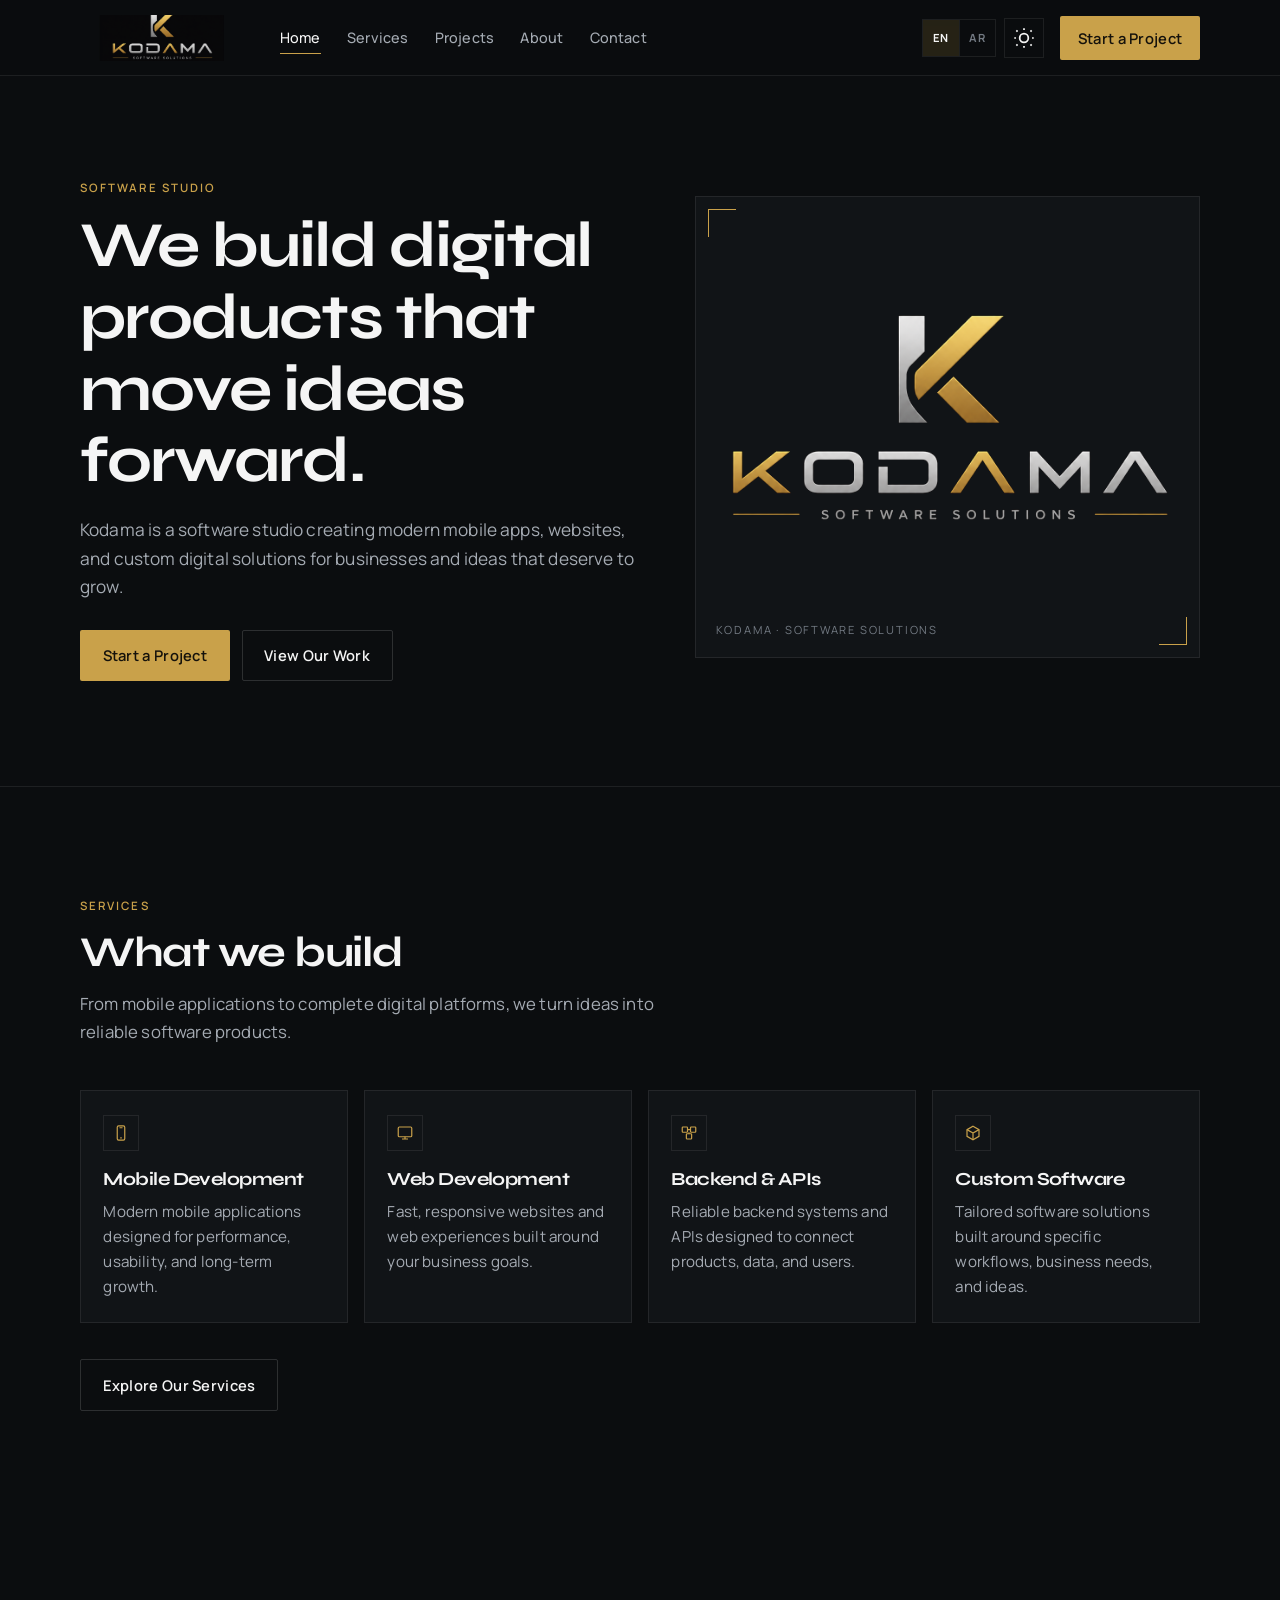
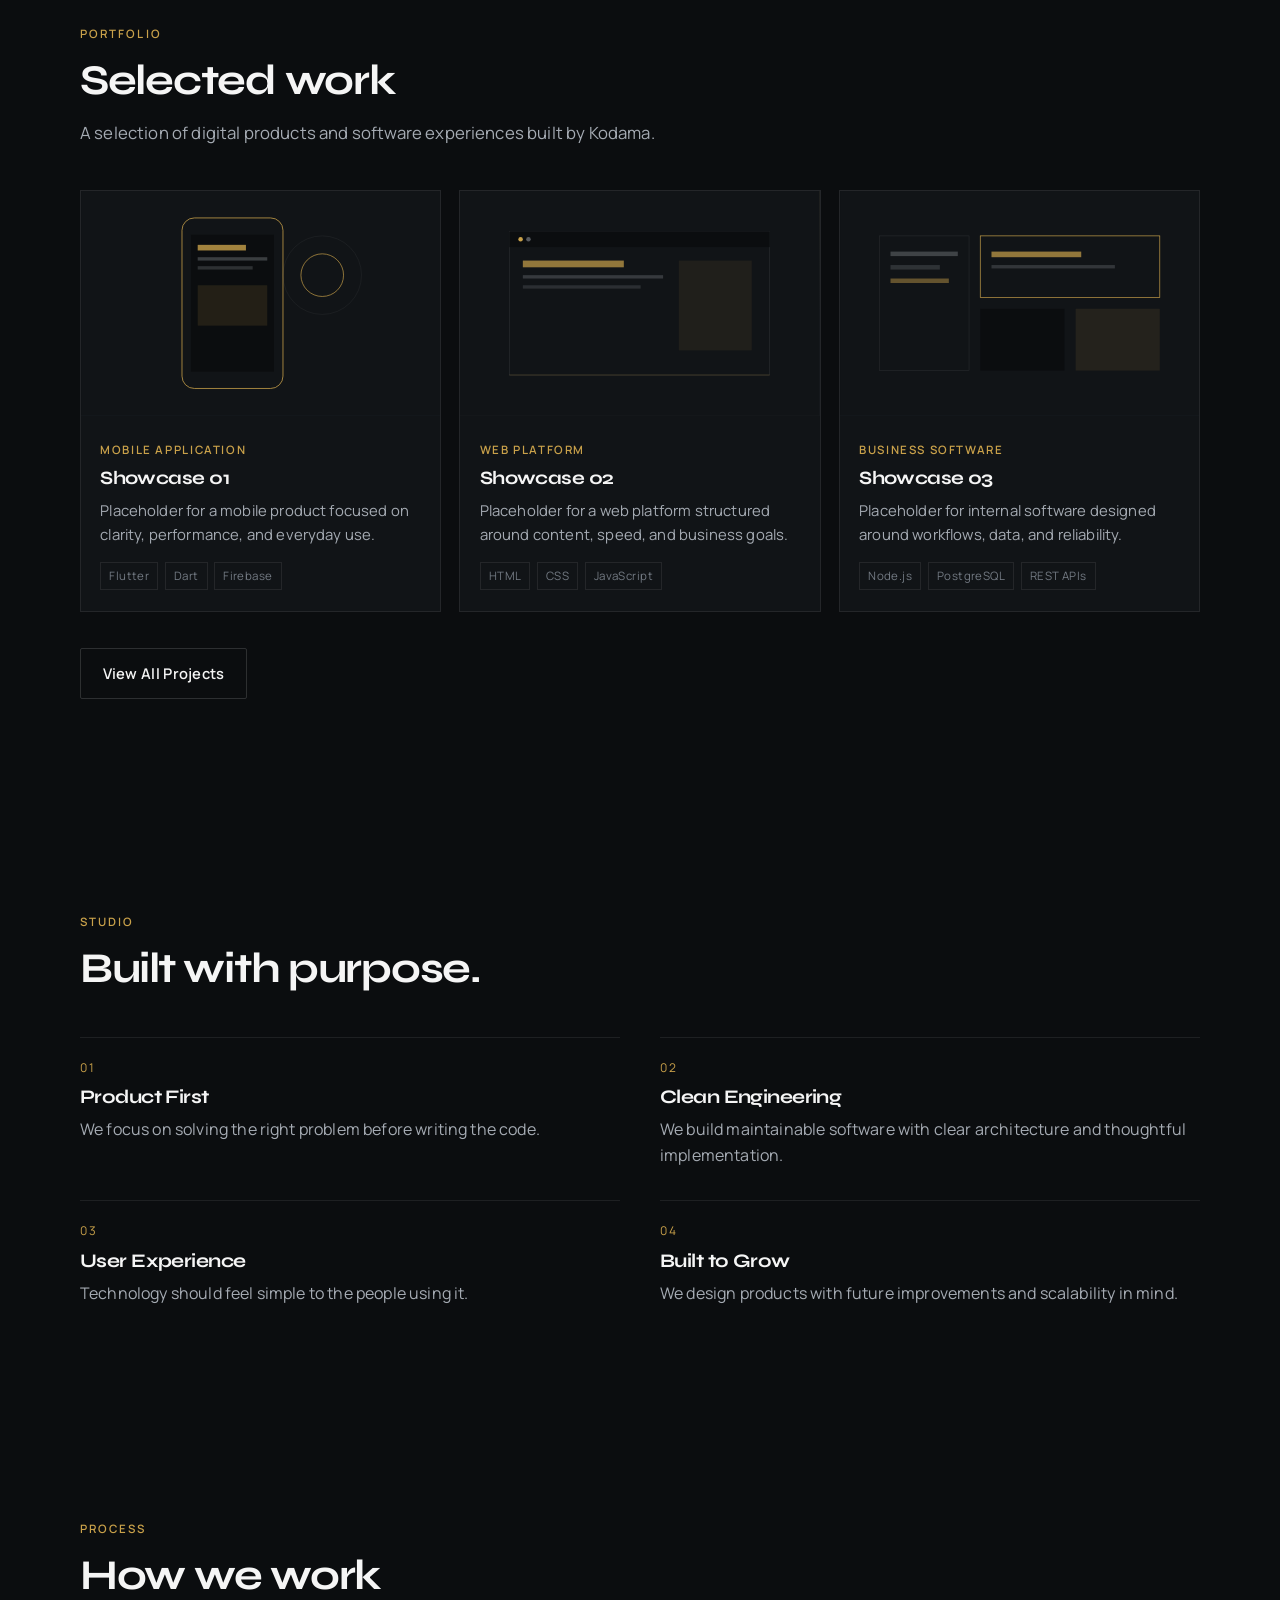
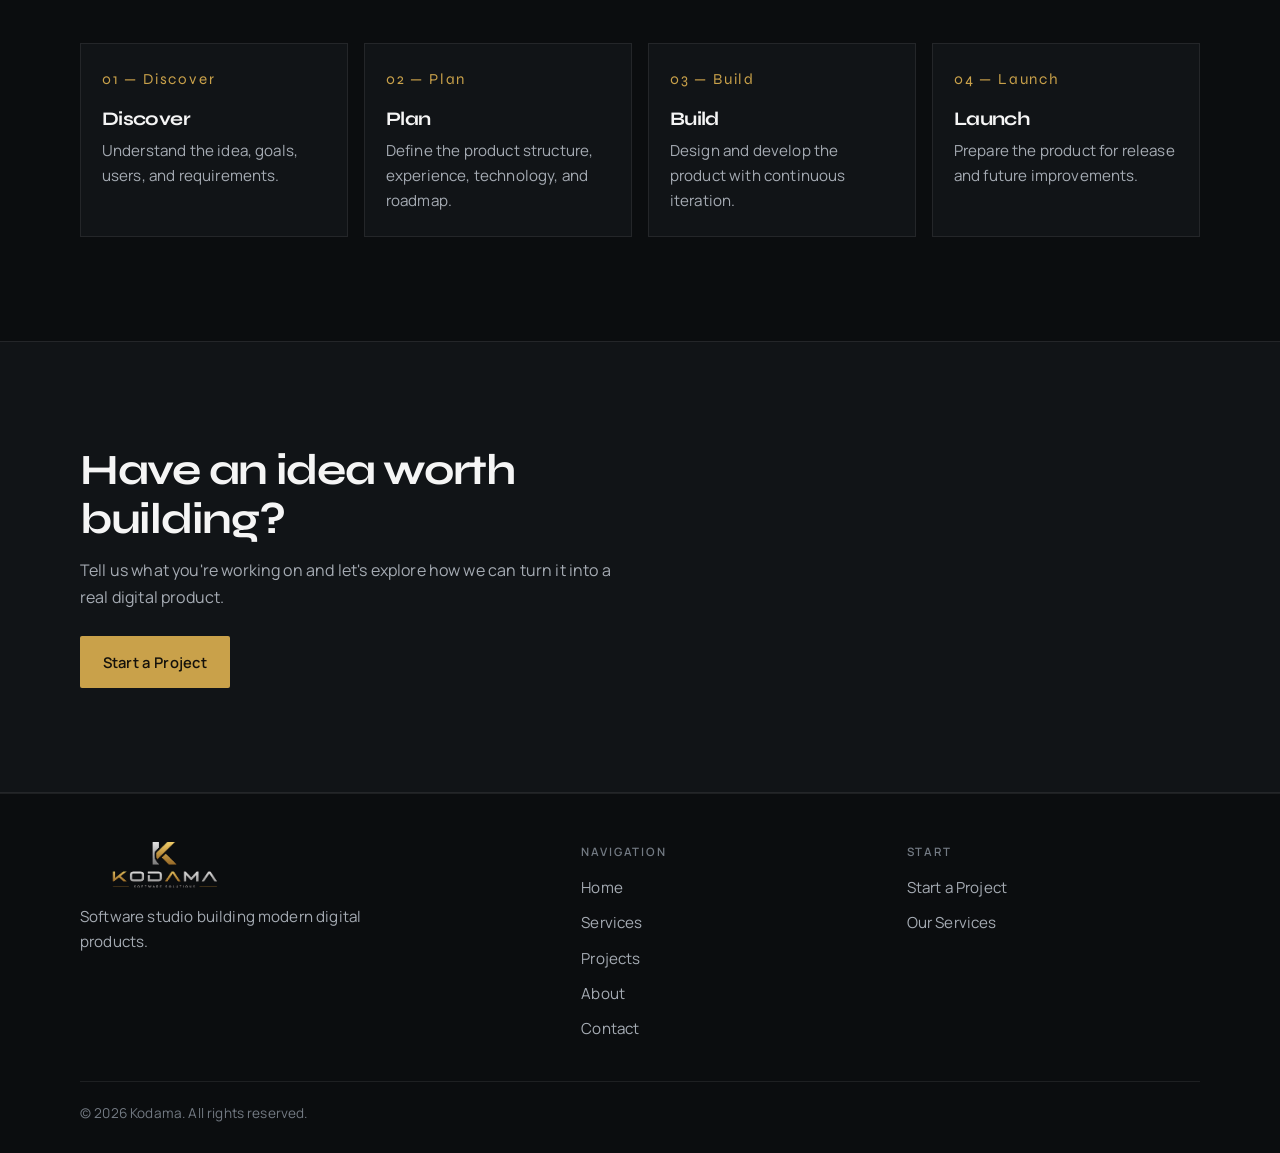
==== index.html @ 8baeabf6 "Initial Kodama website" ====
<!DOCTYPE html>
<html lang="en" dir="ltr" data-theme="dark" data-page="home">
<head>
  <meta charset="UTF-8">
  <meta name="viewport" content="width=device-width, initial-scale=1.0">
  <meta name="theme-color" content="#0B0D0F">
  <script src="js/boot.js"></script>
  <title>Kodama | Software Studio</title>
  <meta name="description" content="Kodama is a software studio building modern mobile apps, websites, and custom digital products.">
  <link rel="canonical" href="index.html">
  <meta property="og:title" content="Kodama | Software Studio">
  <meta property="og:description" content="Kodama is a software studio building modern mobile apps, websites, and custom digital products.">
  <meta property="og:type" content="website">
  <meta property="og:image" content="assets/logo/Kodama.png">
  <link rel="icon" href="assets/logo/Kodama.png" type="image/png">
  <link rel="preconnect" href="https://fonts.googleapis.com">
  <link rel="preconnect" href="https://fonts.gstatic.com" crossorigin>
  <link href="https://fonts.googleapis.com/css2?family=IBM+Plex+Sans+Arabic:wght@400;500;600;700&family=Manrope:wght@400;500;600;700&family=Syne:wght@500;600;700;800&display=swap" rel="stylesheet">
  <link rel="stylesheet" href="css/style.css">
  <link rel="stylesheet" href="css/responsive.css">
  <noscript>
    <style>
      .reveal { opacity: 1; transform: none; }
      .nav-toggle { display: none; }
      .nav-panel { display: flex; position: static; transform: none; width: auto; height: auto; padding: 0; background: transparent; border: 0; }
    </style>
  </noscript>
</head>
<body>
  <a class="skip-link" href="#main" data-i18n="ui.skip">Skip to content</a>

  <header class="site-header">
    <nav class="nav" aria-label="Primary" data-i18n-aria-label="ui.primaryNav">
      <a href="index.html" class="nav-brand">
        <span class="nav-logo">
          <img src="assets/logo/Kodama.png" alt="Kodama">
        </span>
      </a>
      <div class="nav-actions">
        <div class="lang-switch" role="group" data-i18n-aria-label="ui.language">
          <button type="button" data-lang="en" aria-pressed="true">EN</button>
          <button type="button" data-lang="ar" aria-pressed="false">AR</button>
        </div>
        <button type="button" class="theme-toggle" aria-pressed="false" data-i18n-aria-label="ui.themeToLight">
          <svg class="icon-sun" viewBox="0 0 24 24" fill="none" stroke="currentColor" stroke-width="1.6" aria-hidden="true">
            <circle cx="12" cy="12" r="4"/>
            <path d="M12 3v1.6M12 19.4V21M4.93 4.93l1.13 1.13M17.94 17.94l1.13 1.13M3 12h1.6M19.4 12H21M4.93 19.07l1.13-1.13M17.94 6.06l1.13-1.13"/>
          </svg>
          <svg class="icon-moon" viewBox="0 0 24 24" fill="none" stroke="currentColor" stroke-width="1.6" aria-hidden="true">
            <path d="M16.2 3.8A8.4 8.4 0 1 0 20.2 15 6.8 6.8 0 0 1 16.2 3.8z"/>
          </svg>
        </button>
      </div>
      <button class="nav-toggle" type="button" aria-label="Open menu" aria-expanded="false" aria-controls="primary-menu" data-i18n-aria-label="ui.openMenu">
        <span class="nav-toggle-bar"></span>
        <span class="nav-toggle-bar"></span>
      </button>
      <div class="nav-panel" id="primary-menu">
        <ul class="nav-links">
          <li><a href="index.html" aria-current="page" data-i18n="nav.home">Home</a></li>
          <li><a href="services.html" data-i18n="nav.services">Services</a></li>
          <li><a href="projects.html" data-i18n="nav.projects">Projects</a></li>
          <li><a href="about.html" data-i18n="nav.about">About</a></li>
          <li><a href="contact.html" data-i18n="nav.contact">Contact</a></li>
        </ul>
        <a class="btn btn-primary nav-cta nav-cta-mobile" href="contact.html" data-i18n="nav.cta">Start a Project</a>
      </div>
      <a class="btn btn-primary nav-cta nav-cta-desktop" href="contact.html" data-i18n="nav.cta">Start a Project</a>
    </nav>
  </header>
  <div class="nav-overlay" hidden></div>

  <main id="main">
    <section class="home-hero">
      <div class="container hero-grid">
        <div class="hero-copy reveal">
          <span class="eyebrow" data-i18n="home.eyebrow">Software studio</span>
          <h1 data-i18n="home.headline">We build digital products that move ideas forward.</h1>
          <p data-i18n="home.lead">Kodama is a software studio creating modern mobile apps, websites, and custom digital solutions for businesses and ideas that deserve to grow.</p>
          <div class="btn-row">
            <a class="btn btn-primary" href="contact.html" data-i18n="nav.cta">Start a Project</a>
            <a class="btn btn-secondary" href="projects.html" data-i18n="home.viewWork">View Our Work</a>
          </div>
        </div>
        <div class="hero-visual reveal reveal-delay-2" aria-hidden="true">
          <div class="hero-logo-wrap">
            <img src="assets/logo/Kodama.png" alt="">
          </div>
          <span class="hero-caption" data-i18n="home.caption">Kodama · Software Solutions</span>
        </div>
      </div>
    </section>

    <section class="section" aria-labelledby="services-title">
      <div class="container">
        <div class="section-header reveal">
          <span class="eyebrow" data-i18n="home.servicesEyebrow">Services</span>
          <h2 class="section-title" id="services-title" data-i18n="home.servicesTitle">What we build</h2>
          <p class="section-copy" data-i18n="home.servicesCopy">From mobile applications to complete digital platforms, we turn ideas into reliable software products.</p>
        </div>
        <div class="card-grid">
          <article class="card reveal">
            <div class="card-icon" aria-hidden="true">
              <svg viewBox="0 0 24 24" fill="none" stroke="currentColor" stroke-width="1.6">
                <rect x="7" y="2.5" width="10" height="19" rx="1.8"/>
                <path d="M10 5h4M11 18.5h2"/>
              </svg>
            </div>
            <h3 data-i18n="home.mobileTitle">Mobile Development</h3>
            <p data-i18n="home.mobileCopy">Modern mobile applications designed for performance, usability, and long-term growth.</p>
          </article>
          <article class="card reveal reveal-delay-1">
            <div class="card-icon" aria-hidden="true">
              <svg viewBox="0 0 24 24" fill="none" stroke="currentColor" stroke-width="1.6">
                <rect x="3" y="4" width="18" height="13" rx="1.5"/>
                <path d="M8 20h8M12 17v3"/>
              </svg>
            </div>
            <h3 data-i18n="home.webTitle">Web Development</h3>
            <p data-i18n="home.webCopy">Fast, responsive websites and web experiences built around your business goals.</p>
          </article>
          <article class="card reveal reveal-delay-2">
            <div class="card-icon" aria-hidden="true">
              <svg viewBox="0 0 24 24" fill="none" stroke="currentColor" stroke-width="1.6">
                <rect x="3" y="4" width="7" height="7" rx="1"/>
                <rect x="14" y="4" width="7" height="7" rx="1"/>
                <rect x="8.5" y="13" width="7" height="7" rx="1"/>
                <path d="M10 7.5h4M12 11v2"/>
              </svg>
            </div>
            <h3 data-i18n="home.backendTitle">Backend &amp; APIs</h3>
            <p data-i18n="home.backendCopy">Reliable backend systems and APIs designed to connect products, data, and users.</p>
          </article>
          <article class="card reveal reveal-delay-3">
            <div class="card-icon" aria-hidden="true">
              <svg viewBox="0 0 24 24" fill="none" stroke="currentColor" stroke-width="1.6">
                <path d="M12 3l8 4.5v9L12 21l-8-4.5v-9L12 3z"/>
                <path d="M12 12l8-4.5M12 12v9M12 12L4 7.5"/>
              </svg>
            </div>
            <h3 data-i18n="home.customTitle">Custom Software</h3>
            <p data-i18n="home.customCopy">Tailored software solutions built around specific workflows, business needs, and ideas.</p>
          </article>
        </div>
        <div class="section-cta reveal">
          <a class="btn btn-secondary" href="services.html" data-i18n="home.exploreServices">Explore Our Services</a>
        </div>
      </div>
    </section>

    <section class="section section-flush" aria-labelledby="work-title">
      <div class="container">
        <div class="section-header reveal">
          <span class="eyebrow" data-i18n="home.workEyebrow">Portfolio</span>
          <h2 class="section-title" id="work-title" data-i18n="home.workTitle">Selected work</h2>
          <p class="section-copy" data-i18n="home.workCopy">A selection of digital products and software experiences built by Kodama.</p>
        </div>
        <div class="project-grid">
          <article class="project-card reveal">
            <div class="project-visual" aria-hidden="true">
              <svg viewBox="0 0 640 400" xmlns="http://www.w3.org/2000/svg">
                <rect width="640" height="400" fill="#111417"/>
                <rect x="180" y="48" width="180" height="304" rx="22" fill="none" stroke="#c9a14a" stroke-width="1.4"/>
                <rect x="196" y="78" width="148" height="244" fill="#0b0d0f"/>
                <rect x="208" y="96" width="86" height="10" fill="#c9a14a" opacity="0.8"/>
                <rect x="208" y="118" width="124" height="6" fill="#c8cdd4" opacity="0.25"/>
                <rect x="208" y="134" width="98" height="6" fill="#c8cdd4" opacity="0.18"/>
                <rect x="208" y="168" width="124" height="72" fill="#c9a14a" opacity="0.12"/>
                <circle cx="430" cy="150" r="70" fill="none" stroke="rgba(255,255,255,0.08)"/>
                <circle cx="430" cy="150" r="38" fill="none" stroke="#c9a14a" stroke-width="1.2"/>
              </svg>
            </div>
            <div class="project-body">
              <span class="project-category" data-i18n="projects.catMobile">Mobile Application</span>
              <h3 data-i18n="projects.s1Title">Showcase 01</h3>
              <p data-i18n="projects.s1Copy">Placeholder for a mobile product focused on clarity, performance, and everyday use.</p>
              <div class="tags">
                <span class="tag">Flutter</span>
                <span class="tag">Dart</span>
                <span class="tag">Firebase</span>
              </div>
            </div>
          </article>
          <article class="project-card reveal reveal-delay-1">
            <div class="project-visual" aria-hidden="true">
              <svg viewBox="0 0 640 400" xmlns="http://www.w3.org/2000/svg">
                <rect width="640" height="400" fill="#111417"/>
                <rect x="88" y="72" width="464" height="256" fill="none" stroke="rgba(255,255,255,0.12)"/>
                <rect x="88" y="72" width="464" height="28" fill="#0b0d0f"/>
                <circle cx="108" cy="86" r="4" fill="#c9a14a"/>
                <circle cx="122" cy="86" r="4" fill="#c8cdd4" opacity="0.4"/>
                <rect x="112" y="124" width="180" height="12" fill="#c9a14a" opacity="0.7"/>
                <rect x="112" y="150" width="250" height="6" fill="#c8cdd4" opacity="0.2"/>
                <rect x="112" y="168" width="210" height="6" fill="#c8cdd4" opacity="0.14"/>
                <rect x="390" y="124" width="130" height="160" fill="#c9a14a" opacity="0.08"/>
                <path d="M88 328h464" stroke="rgba(201,161,74,0.35)"/>
              </svg>
            </div>
            <div class="project-body">
              <span class="project-category" data-i18n="projects.catWeb">Web Platform</span>
              <h3 data-i18n="projects.s2Title">Showcase 02</h3>
              <p data-i18n="projects.s2Copy">Placeholder for a web platform structured around content, speed, and business goals.</p>
              <div class="tags">
                <span class="tag">HTML</span>
                <span class="tag">CSS</span>
                <span class="tag">JavaScript</span>
              </div>
            </div>
          </article>
          <article class="project-card reveal reveal-delay-2">
            <div class="project-visual" aria-hidden="true">
              <svg viewBox="0 0 640 400" xmlns="http://www.w3.org/2000/svg">
                <rect width="640" height="400" fill="#111417"/>
                <rect x="70" y="80" width="160" height="240" fill="none" stroke="rgba(255,255,255,0.1)"/>
                <rect x="250" y="80" width="320" height="110" fill="none" stroke="#c9a14a" stroke-width="1.2"/>
                <rect x="250" y="210" width="150" height="110" fill="#0b0d0f"/>
                <rect x="420" y="210" width="150" height="110" fill="#c9a14a" opacity="0.1"/>
                <rect x="90" y="108" width="120" height="8" fill="#c8cdd4" opacity="0.25"/>
                <rect x="90" y="132" width="88" height="8" fill="#c8cdd4" opacity="0.16"/>
                <rect x="90" y="156" width="104" height="8" fill="#c9a14a" opacity="0.45"/>
                <rect x="270" y="108" width="160" height="10" fill="#c9a14a" opacity="0.7"/>
                <rect x="270" y="132" width="220" height="6" fill="#c8cdd4" opacity="0.18"/>
              </svg>
            </div>
            <div class="project-body">
              <span class="project-category" data-i18n="projects.catSoftware">Business Software</span>
              <h3 data-i18n="projects.s3Title">Showcase 03</h3>
              <p data-i18n="projects.s3Copy">Placeholder for internal software designed around workflows, data, and reliability.</p>
              <div class="tags">
                <span class="tag">Node.js</span>
                <span class="tag">PostgreSQL</span>
                <span class="tag">REST APIs</span>
              </div>
            </div>
          </article>
        </div>
        <div class="section-cta reveal">
          <a class="btn btn-secondary" href="projects.html" data-i18n="home.viewProjects">View All Projects</a>
        </div>
      </div>
    </section>

    <section class="section section-flush" aria-labelledby="why-title">
      <div class="container">
        <div class="section-header reveal">
          <span class="eyebrow" data-i18n="home.whyEyebrow">Studio</span>
          <h2 class="section-title" id="why-title" data-i18n="home.whyTitle">Built with purpose.</h2>
        </div>
        <div class="principle-grid">
          <article class="principle reveal">
            <span class="principle-index">01</span>
            <h3 data-i18n="home.p1Title">Product First</h3>
            <p data-i18n="home.p1Copy">We focus on solving the right problem before writing the code.</p>
          </article>
          <article class="principle reveal reveal-delay-1">
            <span class="principle-index">02</span>
            <h3 data-i18n="home.p2Title">Clean Engineering</h3>
            <p data-i18n="home.p2Copy">We build maintainable software with clear architecture and thoughtful implementation.</p>
          </article>
          <article class="principle reveal">
            <span class="principle-index">03</span>
            <h3 data-i18n="home.p3Title">User Experience</h3>
            <p data-i18n="home.p3Copy">Technology should feel simple to the people using it.</p>
          </article>
          <article class="principle reveal reveal-delay-1">
            <span class="principle-index">04</span>
            <h3 data-i18n="home.p4Title">Built to Grow</h3>
            <p data-i18n="home.p4Copy">We design products with future improvements and scalability in mind.</p>
          </article>
        </div>
      </div>
    </section>

    <section class="section section-flush" aria-labelledby="process-title">
      <div class="container">
        <div class="section-header reveal">
          <span class="eyebrow" data-i18n="home.processEyebrow">Process</span>
          <h2 class="section-title" id="process-title" data-i18n="home.processTitle">How we work</h2>
        </div>
        <div class="process-grid">
          <article class="process-step reveal">
            <span class="process-number" data-i18n="home.step1Num">01 — Discover</span>
            <h3 data-i18n="home.step1Title">Discover</h3>
            <p data-i18n="home.step1Copy">Understand the idea, goals, users, and requirements.</p>
          </article>
          <article class="process-step reveal reveal-delay-1">
            <span class="process-number" data-i18n="home.step2Num">02 — Plan</span>
            <h3 data-i18n="home.step2Title">Plan</h3>
            <p data-i18n="home.step2Copy">Define the product structure, experience, technology, and roadmap.</p>
          </article>
          <article class="process-step reveal reveal-delay-2">
            <span class="process-number" data-i18n="home.step3Num">03 — Build</span>
            <h3 data-i18n="home.step3Title">Build</h3>
            <p data-i18n="home.step3Copy">Design and develop the product with continuous iteration.</p>
          </article>
          <article class="process-step reveal reveal-delay-3">
            <span class="process-number" data-i18n="home.step4Num">04 — Launch</span>
            <h3 data-i18n="home.step4Title">Launch</h3>
            <p data-i18n="home.step4Copy">Prepare the product for release and future improvements.</p>
          </article>
        </div>
      </div>
    </section>

    <section class="section cta-band" aria-labelledby="cta-title">
      <div class="container reveal">
        <h2 id="cta-title" data-i18n="home.ctaTitle">Have an idea worth building?</h2>
        <p data-i18n="home.ctaCopy">Tell us what you're working on and let's explore how we can turn it into a real digital product.</p>
        <a class="btn btn-primary" href="contact.html" data-i18n="nav.cta">Start a Project</a>
      </div>
    </section>
  </main>

  <footer class="site-footer">
    <div class="container">
      <div class="footer-grid">
        <div>
          <a class="footer-logo" href="index.html">
            <img src="assets/logo/Kodama.png" alt="Kodama" loading="lazy">
          </a>
          <p class="footer-copy" data-i18n="footer.copy">Software studio building modern digital products.</p>
        </div>
        <div>
          <p class="footer-heading" data-i18n="footer.navigation">Navigation</p>
          <ul class="footer-links">
            <li><a href="index.html" data-i18n="nav.home">Home</a></li>
            <li><a href="services.html" data-i18n="nav.services">Services</a></li>
            <li><a href="projects.html" data-i18n="nav.projects">Projects</a></li>
            <li><a href="about.html" data-i18n="nav.about">About</a></li>
            <li><a href="contact.html" data-i18n="nav.contact">Contact</a></li>
          </ul>
        </div>
        <div>
          <p class="footer-heading" data-i18n="footer.start">Start</p>
          <ul class="footer-links">
            <li><a href="contact.html" data-i18n="nav.cta">Start a Project</a></li>
            <li><a href="services.html" data-i18n="footer.ourServices">Our Services</a></li>
          </ul>
        </div>
      </div>
      <p class="footer-bottom" data-i18n="footer.copyright">© 2026 Kodama. All rights reserved.</p>
    </div>
  </footer>

  <script src="js/translations.js"></script>
  <script src="js/main.js"></script>
</body>
</html>
---- css/style.css ----
:root,
[data-theme="dark"] {
  --color-bg: #0b0d0f;
  --color-surface: #111417;
  --color-surface-elevated: #161a1e;
  --color-text: #f5f5f5;
  --color-text-secondary: #a5abb3;
  --color-text-muted: #737a83;
  --color-border: rgba(255, 255, 255, 0.08);
  --color-border-strong: rgba(255, 255, 255, 0.14);
  --color-accent: #c9a14a;
  --color-accent-hover: #d4b56a;
  --color-accent-soft: rgba(201, 161, 74, 0.14);
  --color-silver: #c8cdd4;
  --color-focus: #d4b56a;
  --color-header: rgba(11, 13, 15, 0.78);
  --color-hero-panel: #111417;
  --color-error: #d7a1a1;
  --color-overlay: rgba(0, 0, 0, 0.45);
  --font-display: "Syne", "Segoe UI", sans-serif;
  --font-body: "Manrope", "Segoe UI", sans-serif;
  --font-arabic: "IBM Plex Sans Arabic", "Segoe UI", sans-serif;
  --container: 1120px;
  --header-height: 76px;
  --radius: 2px;
  --transition: 0.22s ease;
  --shadow-nav: 0 8px 32px rgba(0, 0, 0, 0.28);
}

[data-theme="light"] {
  --color-bg: #f7f8f6;
  --color-surface: #ffffff;
  --color-surface-elevated: #f1f2ef;
  --color-text: #151719;
  --color-text-secondary: #5f666d;
  --color-text-muted: #7a8188;
  --color-border: rgba(20, 25, 30, 0.1);
  --color-border-strong: rgba(20, 25, 30, 0.18);
  --color-accent: #b48a32;
  --color-accent-hover: #c9a14a;
  --color-accent-soft: rgba(180, 138, 50, 0.12);
  --color-silver: #5c636b;
  --color-focus: #b48a32;
  --color-header: rgba(247, 248, 246, 0.9);
  --color-hero-panel: #111417;
  --color-error: #b54a4a;
  --color-overlay: rgba(20, 25, 30, 0.35);
  --shadow-nav: 0 8px 24px rgba(20, 25, 30, 0.06);
}

*,
*::before,
*::after {
  box-sizing: border-box;
}

html {
  scroll-behavior: smooth;
  scroll-padding-top: var(--header-height);
  overflow-x: clip;
}

body {
  margin: 0;
  background: var(--color-bg);
  color: var(--color-text);
  font-family: var(--font-body);
  font-size: 1rem;
  font-weight: 400;
  line-height: 1.65;
  letter-spacing: 0.01em;
  -webkit-font-smoothing: antialiased;
  transition: background-color 0.25s ease, color 0.25s ease;
}

img {
  max-width: 100%;
  height: auto;
  display: block;
}

a {
  color: inherit;
  text-decoration: none;
}

button,
input,
select,
textarea {
  font: inherit;
  color: inherit;
}

h1,
h2,
h3,
h4 {
  font-family: var(--font-display);
  font-weight: 700;
  line-height: 1.12;
  letter-spacing: -0.03em;
  margin: 0;
}

p {
  margin: 0;
}

ul,
ol {
  margin: 0;
  padding: 0;
  list-style: none;
}

:focus-visible {
  outline: 2px solid var(--color-focus);
  outline-offset: 3px;
}

.skip-link {
  position: absolute;
  inset-inline-start: 1rem;
  top: -4rem;
  z-index: 200;
  background: var(--color-accent);
  color: #111;
  padding: 0.6rem 1rem;
  font-weight: 600;
}

.skip-link:focus {
  top: 1rem;
}

.container {
  width: min(calc(100% - 2.5rem), var(--container));
  margin-inline: auto;
}

.section {
  padding: 4.5rem 0;
}

.section-flush {
  padding-top: 0;
}

.section-flush-y {
  padding-top: 0;
  padding-bottom: 0;
}

.section-header {
  max-width: 38rem;
  margin-bottom: 2.75rem;
}

.eyebrow {
  display: inline-block;
  margin-bottom: 0.85rem;
  color: var(--color-accent);
  font-size: 0.72rem;
  font-weight: 600;
  letter-spacing: 0.18em;
  text-transform: uppercase;
}

.section-title {
  font-size: clamp(1.85rem, 3.4vw, 2.65rem);
}

.section-copy {
  margin-top: 0.9rem;
  color: var(--color-text-secondary);
  font-size: 1.05rem;
}

.section-cta {
  margin-top: 2.25rem;
}

.sr-only {
  position: absolute;
  width: 1px;
  height: 1px;
  padding: 0;
  margin: -1px;
  overflow: hidden;
  clip: rect(0, 0, 0, 0);
  white-space: nowrap;
  border: 0;
}

/* Buttons */

.btn {
  display: inline-flex;
  align-items: center;
  justify-content: center;
  gap: 0.5rem;
  min-height: 48px;
  padding: 0.8rem 1.35rem;
  border: 1px solid transparent;
  border-radius: var(--radius);
  font-size: 0.92rem;
  font-weight: 600;
  letter-spacing: 0.02em;
  transition: background var(--transition), border-color var(--transition), color var(--transition), transform var(--transition);
  cursor: pointer;
}

.btn:hover {
  transform: translateY(-1px);
}

.btn-primary {
  background: var(--color-accent);
  color: #14110b;
}

.btn-primary:hover {
  background: var(--color-accent-hover);
}

.btn-secondary {
  background: transparent;
  border-color: var(--color-border-strong);
  color: var(--color-text);
}

.btn-secondary:hover {
  border-color: var(--color-accent);
  color: var(--color-accent);
}

.btn-ghost {
  background: transparent;
  color: var(--color-accent);
  padding-inline: 0;
  min-height: auto;
  border: 0;
}

.btn-ghost:hover {
  color: var(--color-accent-hover);
}

.btn-row {
  display: flex;
  flex-wrap: wrap;
  gap: 0.75rem;
}

/* Header / Nav */

.site-header {
  position: sticky;
  top: 0;
  z-index: 100;
  height: var(--header-height);
  background: var(--color-header);
  backdrop-filter: blur(16px);
  -webkit-backdrop-filter: blur(16px);
  border-bottom: 1px solid var(--color-border);
  transition: background-color 0.25s ease, border-color 0.25s ease;
}

.nav {
  display: flex;
  align-items: center;
  justify-content: space-between;
  gap: 1rem;
  height: var(--header-height);
  width: min(calc(100% - 2.5rem), var(--container));
  margin-inline: auto;
}

.nav-brand {
  position: relative;
  z-index: 110;
  display: flex;
  align-items: center;
  flex-shrink: 0;
}

.nav-logo {
  display: block;
  width: 148px;
  height: 42px;
  overflow: hidden;
  position: relative;
}

.nav-logo img {
  position: absolute;
  top: 50%;
  inset-inline-start: 50%;
  height: 270%;
  width: auto;
  max-width: none;
  transform: translate(-50%, -50%);
  mix-blend-mode: lighten;
}

[dir="rtl"] .nav-logo img {
  transform: translate(50%, -50%);
}

.nav-toggle {
  position: relative;
  z-index: 110;
  width: 44px;
  height: 44px;
  display: inline-flex;
  flex-direction: column;
  align-items: center;
  justify-content: center;
  gap: 6px;
  background: transparent;
  border: 1px solid var(--color-border);
  cursor: pointer;
}

.nav-toggle-bar {
  display: block;
  width: 18px;
  height: 1.5px;
  background: var(--color-text);
  transition: transform var(--transition), opacity var(--transition);
}

.nav.is-open .nav-toggle-bar:first-child {
  transform: translateY(3.75px) rotate(45deg);
}

.nav.is-open .nav-toggle-bar:last-child {
  transform: translateY(-3.75px) rotate(-45deg);
}

.nav-panel {
  display: none;
}

.nav-overlay {
  display: none;
}

.nav-overlay[hidden] {
  display: none !important;
}

.nav-links {
  display: flex;
  flex-direction: column;
  gap: 0.15rem;
}

.nav-links a {
  display: block;
  padding: 0.7rem 0;
  color: var(--color-text-secondary);
  font-size: 0.95rem;
  font-weight: 500;
  transition: color var(--transition);
}

.nav-links a:hover,
.nav-links a[aria-current="page"] {
  color: var(--color-text);
}

.nav-links a[aria-current="page"] {
  position: relative;
}

.nav-cta {
  margin-top: 0.75rem;
}

.nav-actions {
  display: flex;
  align-items: center;
  gap: 0.5rem;
  position: relative;
  z-index: 110;
  margin-inline-start: auto;
}

.lang-switch {
  display: inline-flex;
  border: 1px solid var(--color-border);
  background: transparent;
}

.lang-switch button {
  min-height: 36px;
  min-width: 36px;
  padding: 0 0.55rem;
  background: transparent;
  border: 0;
  color: var(--color-text-muted);
  font-size: 0.7rem;
  font-weight: 700;
  letter-spacing: 0.08em;
  cursor: pointer;
  transition: background var(--transition), color var(--transition);
}

.lang-switch button + button {
  border-inline-start: 1px solid var(--color-border);
}

.lang-switch button:hover,
.lang-switch button[aria-pressed="true"] {
  color: var(--color-text);
}

.lang-switch button[aria-pressed="true"] {
  background: var(--color-accent-soft);
}

.theme-toggle {
  width: 40px;
  height: 40px;
  display: grid;
  place-items: center;
  background: transparent;
  border: 1px solid var(--color-border);
  color: var(--color-text);
  cursor: pointer;
  transition: border-color var(--transition), color var(--transition), background var(--transition);
}

.theme-toggle:hover {
  border-color: var(--color-accent);
}

.nav-cta-desktop {
  display: none;
}

[data-theme="dark"] .icon-moon,
[data-theme="light"] .icon-sun {
  display: none;
}

/* Default (mobile) menu panel */
@media (max-width: 899px) {
  .nav-panel {
    display: flex;
    flex-direction: column;
    position: fixed;
    top: var(--header-height);
    inset-inline-end: 0;
    inset-inline-start: auto;
    width: min(100%, 320px);
    height: calc(100dvh - var(--header-height));
    padding: 1.25rem 1.5rem 2rem;
    background: var(--color-surface);
    border-inline-start: 1px solid var(--color-border);
    transform: translateX(100%);
    visibility: hidden;
    pointer-events: none;
    transition: transform 0.28s ease, visibility 0.28s ease;
    z-index: 105;
  }

  [dir="rtl"] .nav-panel {
    transform: translateX(-100%);
  }

  .nav.is-open .nav-panel,
  [dir="rtl"] .nav.is-open .nav-panel {
    transform: translateX(0);
    visibility: visible;
    pointer-events: auto;
  }

  .nav-overlay {
    display: block;
    position: fixed;
    inset: 0;
    background: var(--color-overlay);
    opacity: 0;
    pointer-events: none;
    transition: opacity 0.28s ease;
    z-index: 90;
  }

  .nav-overlay.is-visible {
    opacity: 1;
    pointer-events: auto;
  }
}

/* Footer */

.site-footer {
  border-top: 1px solid var(--color-border);
  padding: 3rem 0 1.75rem;
  background: var(--color-bg);
}

.footer-grid {
  display: grid;
  gap: 2rem;
}

.footer-logo {
  display: block;
  width: 168px;
  height: 48px;
  overflow: hidden;
  position: relative;
}

.footer-logo img {
  position: absolute;
  top: 50%;
  inset-inline-start: 50%;
  height: 270%;
  width: auto;
  max-width: none;
  transform: translate(-50%, -50%);
  mix-blend-mode: lighten;
}

[dir="rtl"] .footer-logo img {
  transform: translate(50%, -50%);
}

.footer-copy {
  margin-top: 0.9rem;
  max-width: 22rem;
  color: var(--color-text-secondary);
  font-size: 0.95rem;
}

.footer-heading {
  margin-bottom: 0.85rem;
  color: var(--color-text-muted);
  font-size: 0.72rem;
  font-weight: 600;
  letter-spacing: 0.16em;
  text-transform: uppercase;
}

.footer-links {
  display: grid;
  gap: 0.55rem;
}

.footer-links a {
  color: var(--color-text-secondary);
  font-size: 0.95rem;
  transition: color var(--transition);
}

.footer-links a:hover {
  color: var(--color-text);
}

.footer-bottom {
  margin-top: 2.5rem;
  padding-top: 1.25rem;
  border-top: 1px solid var(--color-border);
  color: var(--color-text-muted);
  font-size: 0.85rem;
}

/* Page hero */

.page-hero {
  padding: 4.25rem 0 3rem;
  border-bottom: 1px solid var(--color-border);
}

.page-hero h1 {
  font-size: clamp(2.1rem, 5vw, 3.5rem);
  max-width: 14ch;
}

.page-hero p {
  max-width: 38rem;
  margin-top: 1.1rem;
  color: var(--color-text-secondary);
  font-size: 1.08rem;
}

/* Home hero */

.home-hero {
  padding: 3.5rem 0 4rem;
  border-bottom: 1px solid var(--color-border);
}

.hero-grid {
  display: grid;
  gap: 2.5rem;
  align-items: center;
}

.hero-copy h1 {
  font-size: clamp(2.15rem, 5.4vw, 3.7rem);
  max-width: 12ch;
}

.hero-copy p {
  max-width: 36rem;
  margin: 1.2rem 0 1.75rem;
  color: var(--color-text-secondary);
  font-size: 1.08rem;
}

.hero-visual {
  position: relative;
  min-height: 280px;
  background: var(--color-hero-panel);
  border: 1px solid var(--color-border);
  overflow: hidden;
}

.hero-visual::before,
.hero-visual::after {
  content: "";
  position: absolute;
  width: 28px;
  height: 28px;
  border: 1px solid var(--color-accent);
  z-index: 2;
  pointer-events: none;
}

.hero-visual::before {
  top: 12px;
  inset-inline-start: 12px;
  border-inline-end: 0;
  border-bottom: 0;
}

.hero-visual::after {
  inset-inline-end: 12px;
  bottom: 12px;
  border-inline-start: 0;
  border-top: 0;
}

.hero-logo-wrap {
  position: relative;
  height: 320px;
  overflow: hidden;
}

.hero-logo-wrap img {
  position: absolute;
  top: 50%;
  inset-inline-start: 50%;
  height: 118%;
  width: auto;
  max-width: none;
  transform: translate(-50%, -50%);
  mix-blend-mode: lighten;
}

[dir="rtl"] .hero-logo-wrap img {
  transform: translate(50%, -50%);
}

.hero-caption {
  position: absolute;
  inset-inline-start: 1.25rem;
  bottom: 1.1rem;
  z-index: 2;
  color: var(--color-text-muted);
  font-size: 0.7rem;
  letter-spacing: 0.16em;
  text-transform: uppercase;
}

/* Service cards */

.card-grid {
  display: grid;
  gap: 1rem;
}

.card {
  background: var(--color-surface);
  border: 1px solid var(--color-border);
  padding: 1.5rem 1.4rem 1.45rem;
  transition: border-color var(--transition), transform var(--transition), background var(--transition);
}

.card:hover {
  border-color: rgba(201, 161, 74, 0.4);
  background: var(--color-surface-elevated);
}

.card-icon {
  width: 36px;
  height: 36px;
  display: grid;
  place-items: center;
  margin-bottom: 1.15rem;
  color: var(--color-accent);
  border: 1px solid var(--color-border);
}

.card-icon svg {
  width: 18px;
  height: 18px;
}

.card h3 {
  font-size: 1.15rem;
  margin-bottom: 0.55rem;
}

.card p {
  color: var(--color-text-secondary);
  font-size: 0.95rem;
}

/* Project cards */

.project-grid {
  display: grid;
  gap: 1.15rem;
}

.project-card {
  display: flex;
  flex-direction: column;
  background: var(--color-surface);
  border: 1px solid var(--color-border);
  overflow: hidden;
  transition: border-color var(--transition);
}

.project-card:hover {
  border-color: rgba(201, 161, 74, 0.38);
}

.project-visual {
  position: relative;
  aspect-ratio: 16 / 10;
  background:
    linear-gradient(180deg, rgba(201, 161, 74, 0.06), transparent 55%),
    var(--color-surface-elevated);
  overflow: hidden;
}

.project-visual svg {
  width: 100%;
  height: 100%;
}

.project-body {
  padding: 1.2rem 1.2rem 1.3rem;
}

.project-category {
  color: var(--color-accent);
  font-size: 0.72rem;
  font-weight: 600;
  letter-spacing: 0.14em;
  text-transform: uppercase;
}

.project-body h3 {
  margin: 0.45rem 0 0.5rem;
  font-size: 1.18rem;
}

.project-body p {
  color: var(--color-text-secondary);
  font-size: 0.93rem;
}

.tags {
  display: flex;
  flex-wrap: wrap;
  gap: 0.4rem;
  margin-top: 0.95rem;
}

.tag {
  padding: 0.22rem 0.5rem;
  border: 1px solid var(--color-border);
  color: var(--color-text-muted);
  font-size: 0.72rem;
  letter-spacing: 0.04em;
}

.project-card.is-hidden {
  display: none;
}

/* Filters */

.filters {
  display: flex;
  flex-wrap: wrap;
  gap: 0.5rem;
  margin-bottom: 1.75rem;
}

.filter-btn {
  min-height: 40px;
  padding: 0.4rem 0.9rem;
  background: transparent;
  border: 1px solid var(--color-border);
  color: var(--color-text-secondary);
  cursor: pointer;
  transition: border-color var(--transition), color var(--transition), background var(--transition);
}

.filter-btn:hover,
.filter-btn.is-active {
  border-color: var(--color-accent);
  color: var(--color-text);
}

.filter-btn.is-active {
  background: var(--color-accent-soft);
}

/* Principles */

.principle-grid {
  display: grid;
  gap: 1.25rem;
}

.principle {
  padding: 0;
  border: 0;
  border-top: 1px solid var(--color-border);
  padding-top: 1.25rem;
}

.principle-index {
  display: block;
  margin-bottom: 0.55rem;
  color: var(--color-accent);
  font-size: 0.75rem;
  letter-spacing: 0.14em;
}

.principle h3 {
  font-size: 1.2rem;
  margin-bottom: 0.5rem;
}

.principle p {
  color: var(--color-text-secondary);
}

/* Process */

.process-grid {
  display: grid;
  gap: 1rem;
}

.process-step {
  padding: 1.45rem 1.3rem;
  border: 1px solid var(--color-border);
  background: var(--color-surface);
}

.process-number {
  display: block;
  margin-bottom: 1rem;
  color: var(--color-accent);
  font-family: var(--font-display);
  font-size: 0.95rem;
  letter-spacing: 0.12em;
}

.process-step h3 {
  font-size: 1.2rem;
  margin-bottom: 0.5rem;
}

.process-step p {
  color: var(--color-text-secondary);
  font-size: 0.95rem;
}

/* CTA band */

.cta-band {
  border-top: 1px solid var(--color-border);
  border-bottom: 1px solid var(--color-border);
  background: var(--color-surface);
}

.cta-band h2 {
  font-size: clamp(1.8rem, 3.6vw, 2.7rem);
  max-width: 16ch;
}

.cta-band p {
  max-width: 34rem;
  margin: 0.9rem 0 1.6rem;
  color: var(--color-text-secondary);
}

/* Services page */

.service-block {
  display: grid;
  gap: 1.5rem;
  padding: 2.5rem 0;
  border-bottom: 1px solid var(--color-border);
}

.service-block:last-of-type {
  border-bottom: 0;
}

.service-meta h2 {
  font-size: clamp(1.55rem, 3vw, 2rem);
  margin: 0.7rem 0 0.75rem;
}

.service-meta p {
  color: var(--color-text-secondary);
}

.feature-list {
  display: grid;
  gap: 0.55rem;
  margin: 0.25rem 0 1.25rem;
}

.feature-list li {
  position: relative;
  padding-inline-start: 1rem;
  color: var(--color-text-secondary);
  font-size: 0.95rem;
}

.feature-list li::before {
  content: "";
  position: absolute;
  inset-inline-start: 0;
  top: 0.65em;
  width: 6px;
  height: 1px;
  background: var(--color-accent);
}

/* About */

.split-block {
  display: grid;
  gap: 1.25rem;
  padding: 3.25rem 0;
  border-bottom: 1px solid var(--color-border);
}

.split-block h2 {
  font-size: clamp(1.5rem, 3vw, 2rem);
}

.split-copy p + p {
  margin-top: 0.9rem;
}

.split-copy p {
  color: var(--color-text-secondary);
}

.values-grid {
  display: grid;
  gap: 1rem;
}

.value-item {
  padding: 1.2rem 1.15rem;
  border: 1px solid var(--color-border);
  background: var(--color-surface);
}

.value-item h3 {
  font-size: 1.05rem;
  margin-bottom: 0.45rem;
}

.value-item p {
  color: var(--color-text-secondary);
  font-size: 0.93rem;
}

.tech-list {
  display: flex;
  flex-wrap: wrap;
  gap: 0.5rem;
  margin-top: 1rem;
}

.tech-list li {
  padding: 0.45rem 0.7rem;
  border: 1px solid var(--color-border);
  color: var(--color-silver);
  font-size: 0.85rem;
}

.note {
  margin-top: 1rem;
  color: var(--color-text-muted);
  font-size: 0.9rem;
}

/* Contact */

.contact-layout {
  display: grid;
  gap: 2rem;
  padding: 3rem 0 4rem;
}

.contact-cards {
  display: grid;
  gap: 0.85rem;
}

.contact-card {
  padding: 1.15rem 1.2rem;
  border: 1px solid var(--color-border);
  background: var(--color-surface);
}

.contact-card span {
  display: block;
  margin-bottom: 0.35rem;
  color: var(--color-text-muted);
  font-size: 0.75rem;
  letter-spacing: 0.12em;
  text-transform: uppercase;
}

.contact-card p,
.contact-card a {
  color: var(--color-text-secondary);
}

.placeholder-note {
  display: block;
  margin: 0.85rem 0 1.5rem;
  max-width: 40rem;
  color: var(--color-text-muted);
  font-size: 0.88rem;
}

.inquiry-form {
  display: grid;
  gap: 1rem;
  padding: 1.5rem;
  border: 1px solid var(--color-border);
  background: var(--color-surface);
}

.form-row {
  display: grid;
  gap: 1rem;
}

.field {
  display: grid;
  gap: 0.4rem;
}

.field label {
  font-size: 0.85rem;
  font-weight: 600;
}

.optional {
  color: var(--color-text-muted);
  font-weight: 400;
}

.field input,
.field select,
.field textarea {
  width: 100%;
  background: var(--color-bg);
  border: 1px solid var(--color-border);
  border-radius: var(--radius);
  padding: 0.75rem 0.8rem;
  transition: border-color var(--transition);
}

.field input:focus,
.field select:focus,
.field textarea:focus {
  outline: none;
  border-color: var(--color-accent);
}

.field textarea {
  min-height: 140px;
  resize: vertical;
}

.field-error {
  color: var(--color-error);
  font-size: 0.8rem;
}

.form-status {
  padding: 0.85rem 0.95rem;
  border: 1px solid rgba(201, 161, 74, 0.35);
  background: var(--color-accent-soft);
  color: var(--color-text);
  font-size: 0.92rem;
}

.form-status[hidden],
.field-error[hidden] {
  display: none;
}

.form-status.is-error {
  border-color: rgba(215, 161, 161, 0.4);
  background: rgba(215, 161, 161, 0.08);
}

/* Reveal */

.reveal {
  opacity: 0;
  transform: translateY(16px);
  animation: none;
}

.reveal.is-visible {
  opacity: 1;
  transform: none;
  transition: opacity 0.7s ease, transform 0.7s ease;
}

.reveal-delay-1 { transition-delay: 0.08s; }
.reveal-delay-2 { transition-delay: 0.16s; }
.reveal-delay-3 { transition-delay: 0.24s; }

.site-footer,
.card,
.project-card,
.process-step,
.value-item,
.contact-card,
.inquiry-form,
.cta-band,
.filter-btn {
  transition: background-color 0.25s ease, border-color 0.25s ease, color 0.25s ease;
}

[data-theme="light"] .nav-logo,
[data-theme="light"] .footer-logo {
  background: #0b0d0f;
}

[data-theme="light"] .nav-logo img,
[data-theme="light"] .footer-logo img {
  mix-blend-mode: normal;
}

[data-theme="light"] .hero-caption {
  color: #a5abb3;
}

[dir="rtl"] body,
[dir="rtl"] button,
[dir="rtl"] input,
[dir="rtl"] select,
[dir="rtl"] textarea {
  font-family: var(--font-arabic);
  letter-spacing: 0;
}

[dir="rtl"] h1,
[dir="rtl"] h2,
[dir="rtl"] h3,
[dir="rtl"] h4 {
  font-family: var(--font-arabic);
  letter-spacing: 0;
  line-height: 1.28;
}

[dir="rtl"] .eyebrow,
[dir="rtl"] .footer-heading,
[dir="rtl"] .project-category,
[dir="rtl"] .contact-card span,
[dir="rtl"] .process-number,
[dir="rtl"] .principle-index,
[dir="rtl"] .hero-caption,
[dir="rtl"] .lang-switch button {
  letter-spacing: 0.02em;
}

[dir="rtl"] .hero-copy h1,
[dir="rtl"] .page-hero h1,
[dir="rtl"] .cta-band h2 {
  max-width: 16ch;
}

[dir="rtl"] .lang-switch button {
  font-family: var(--font-body);
  letter-spacing: 0.08em;
}

@media (prefers-reduced-motion: reduce) {
  html {
    scroll-behavior: auto;
  }

  *,
  *::before,
  *::after {
    animation-duration: 0.01ms !important;
    animation-iteration-count: 1 !important;
    transition-duration: 0.01ms !important;
  }

  .reveal,
  .reveal.is-visible {
    opacity: 1;
    transform: none;
    transition: none;
  }

  .btn:hover {
    transform: none;
  }
}
---- css/responsive.css ----
/* Tablet and up */
@media (min-width: 640px) {
  .container,
  .nav {
    width: min(calc(100% - 3.5rem), var(--container));
  }

  .section {
    padding: 5.5rem 0;
  }

  .card-grid {
    grid-template-columns: repeat(2, 1fr);
  }

  .project-grid {
    grid-template-columns: repeat(2, 1fr);
  }

  .process-grid {
    grid-template-columns: repeat(2, 1fr);
  }

  .values-grid {
    grid-template-columns: repeat(2, 1fr);
  }

  .values-grid .value-item:last-child {
    grid-column: 1 / -1;
  }

  .form-row {
    grid-template-columns: 1fr 1fr;
  }

  .hero-logo-wrap {
    height: 380px;
  }
}

/* Large tablet / small desktop */
@media (min-width: 768px) {
  .footer-grid {
    grid-template-columns: 1.4fr 1fr;
  }

  .principle-grid {
    grid-template-columns: repeat(2, 1fr);
    gap: 2rem 2.5rem;
  }

  .service-block {
    grid-template-columns: 1.15fr 0.85fr;
    gap: 2.5rem;
    align-items: start;
    padding: 3.25rem 0;
  }

  .split-block {
    grid-template-columns: 0.8fr 1.2fr;
    gap: 3rem;
    padding: 4rem 0;
  }

  .contact-layout {
    grid-template-columns: 0.85fr 1.15fr;
    gap: 2.5rem;
    align-items: start;
  }

  .page-hero {
    padding: 5.5rem 0 3.75rem;
  }
}

/* Desktop navigation and layouts */
@media (min-width: 900px) {
  .nav-toggle {
    display: none;
  }

  .nav-overlay {
    display: none !important;
  }

  .nav-panel {
    display: flex;
    align-items: center;
    gap: 1.75rem;
    position: static;
    width: auto;
    height: auto;
    padding: 0;
    background: transparent;
    border: 0;
    transform: none;
    visibility: visible;
    pointer-events: auto;
    flex: 1;
    margin-inline-start: 0.5rem;
    order: 2;
  }

  .nav-brand {
    order: 1;
  }

  .nav-actions {
    margin-inline-start: 0.75rem;
    margin-inline-end: 0;
    order: 3;
  }

  .nav-cta-mobile {
    display: none;
  }

  .nav-cta-desktop {
    display: inline-flex;
    order: 4;
    margin-top: 0;
    min-height: 42px;
    padding: 0.55rem 1.05rem;
    flex-shrink: 0;
  }

  [dir="rtl"] .nav-panel {
    transform: none;
  }

  .nav-actions {
    flex-shrink: 0;
  }

  .nav-links {
    flex-direction: row;
    align-items: center;
    gap: 0.15rem;
  }

  .nav-links a {
    padding: 0.4rem 0.75rem;
    font-size: 0.9rem;
  }

  .nav-links a[aria-current="page"]::after {
    content: "";
    position: absolute;
    inset-inline: 0.75rem;
    bottom: 0.15rem;
    height: 1px;
    background: var(--color-accent);
  }

  .hero-grid {
    grid-template-columns: 1.05fr 0.95fr;
    gap: 3.5rem;
    min-height: 62vh;
  }

  .home-hero {
    padding: 4.5rem 0 5rem;
  }

  .hero-logo-wrap {
    height: 460px;
  }
}

@media (min-width: 1024px) {
  .card-grid {
    grid-template-columns: repeat(4, 1fr);
  }

  .project-grid {
    grid-template-columns: repeat(3, 1fr);
  }

  .process-grid {
    grid-template-columns: repeat(4, 1fr);
  }

  .footer-grid {
    grid-template-columns: 1.6fr 1fr 1fr;
  }

  .nav-logo {
    width: 164px;
    height: 46px;
  }
}

@media (min-width: 1280px) {
  .section {
    padding: 6.5rem 0;
  }

  .hero-copy h1 {
    font-size: 4rem;
  }

  .page-hero h1 {
    font-size: 3.8rem;
  }
}

@media (min-width: 1440px) {
  :root {
    --container: 1200px;
  }
}

/* Small phones */
@media (max-width: 379px) {
  .container,
  .nav {
    width: min(calc(100% - 1.5rem), var(--container));
  }

  .hero-copy h1,
  .page-hero h1 {
    font-size: 1.9rem;
  }

  .btn {
    width: 100%;
  }

  .btn-row .btn {
    flex: 1 1 100%;
  }

  .nav-logo {
    width: 128px;
    height: 36px;
  }

  .lang-switch button {
    min-width: 32px;
    min-height: 32px;
    padding: 0 0.4rem;
  }

  .theme-toggle {
    width: 36px;
    height: 36px;
  }
}

@media (max-width: 320px) {
  body {
    font-size: 0.95rem;
  }

  .inquiry-form {
    padding: 1rem;
  }
}
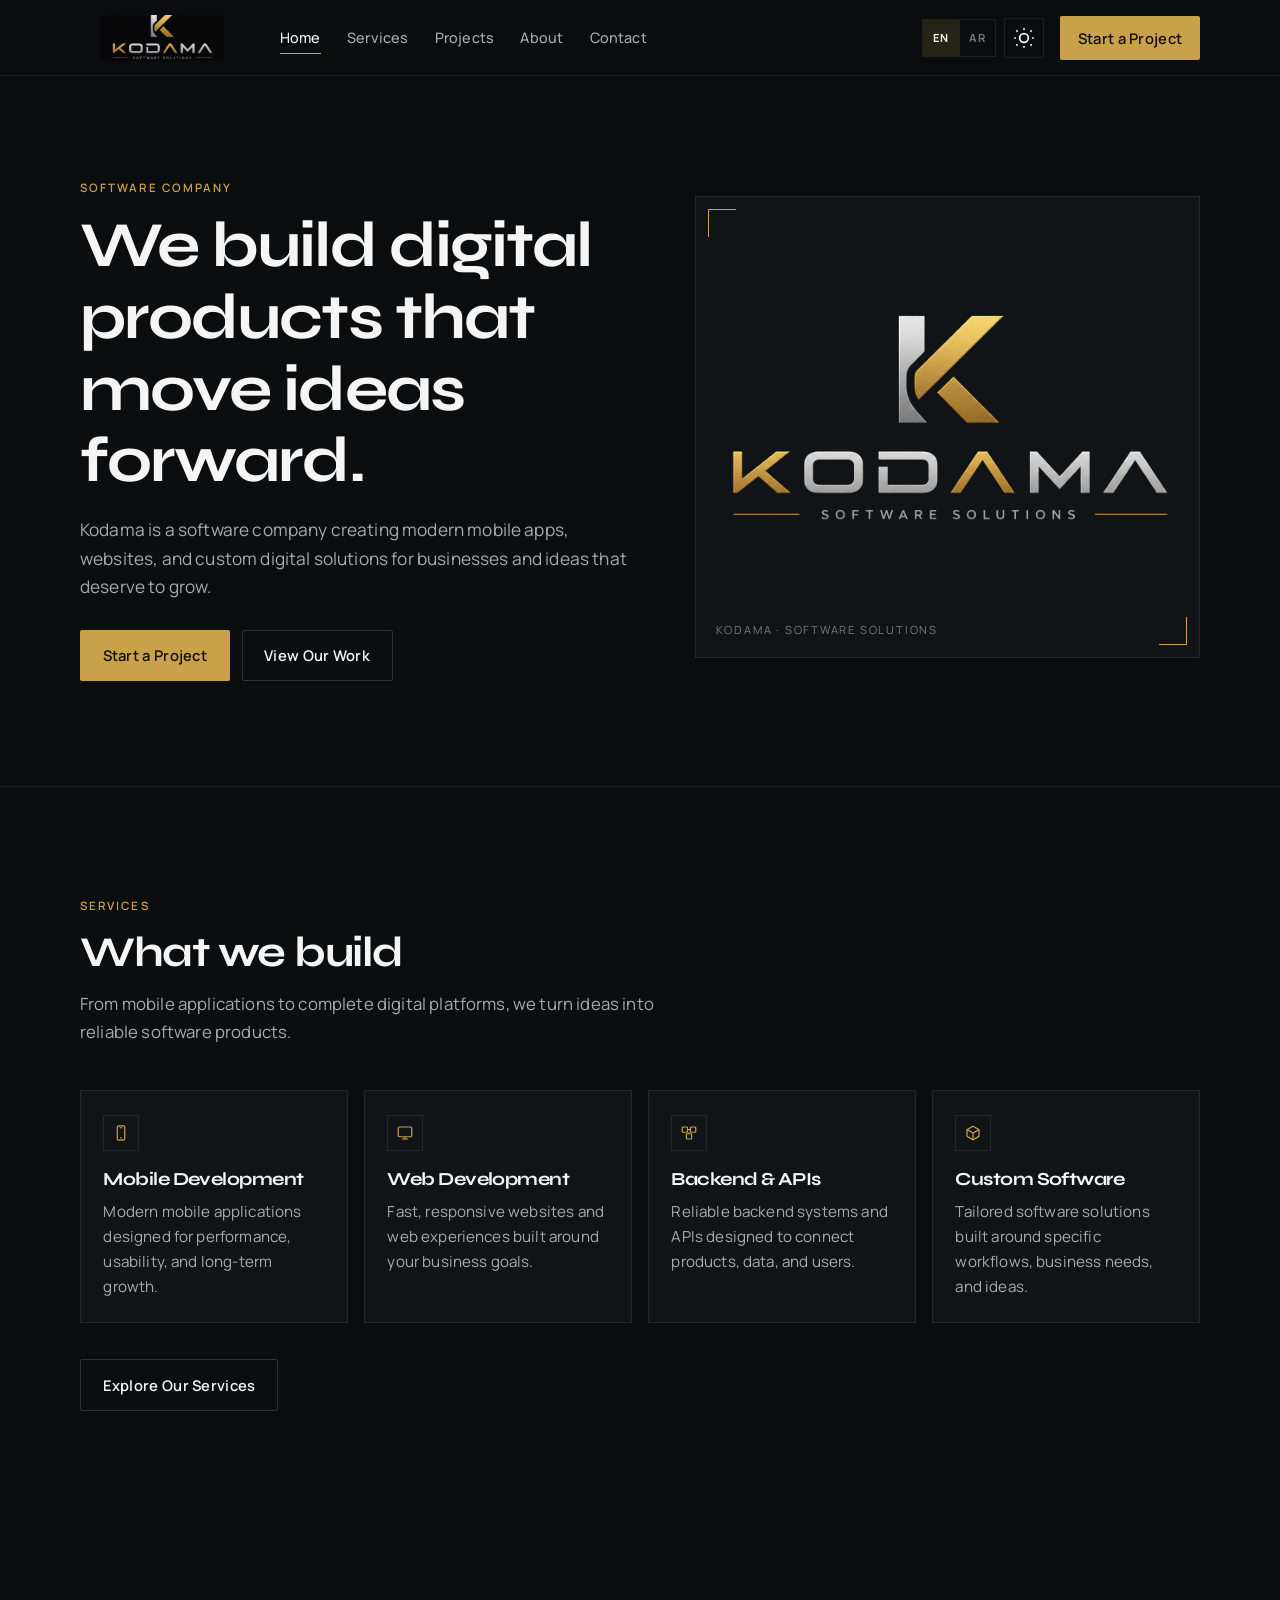
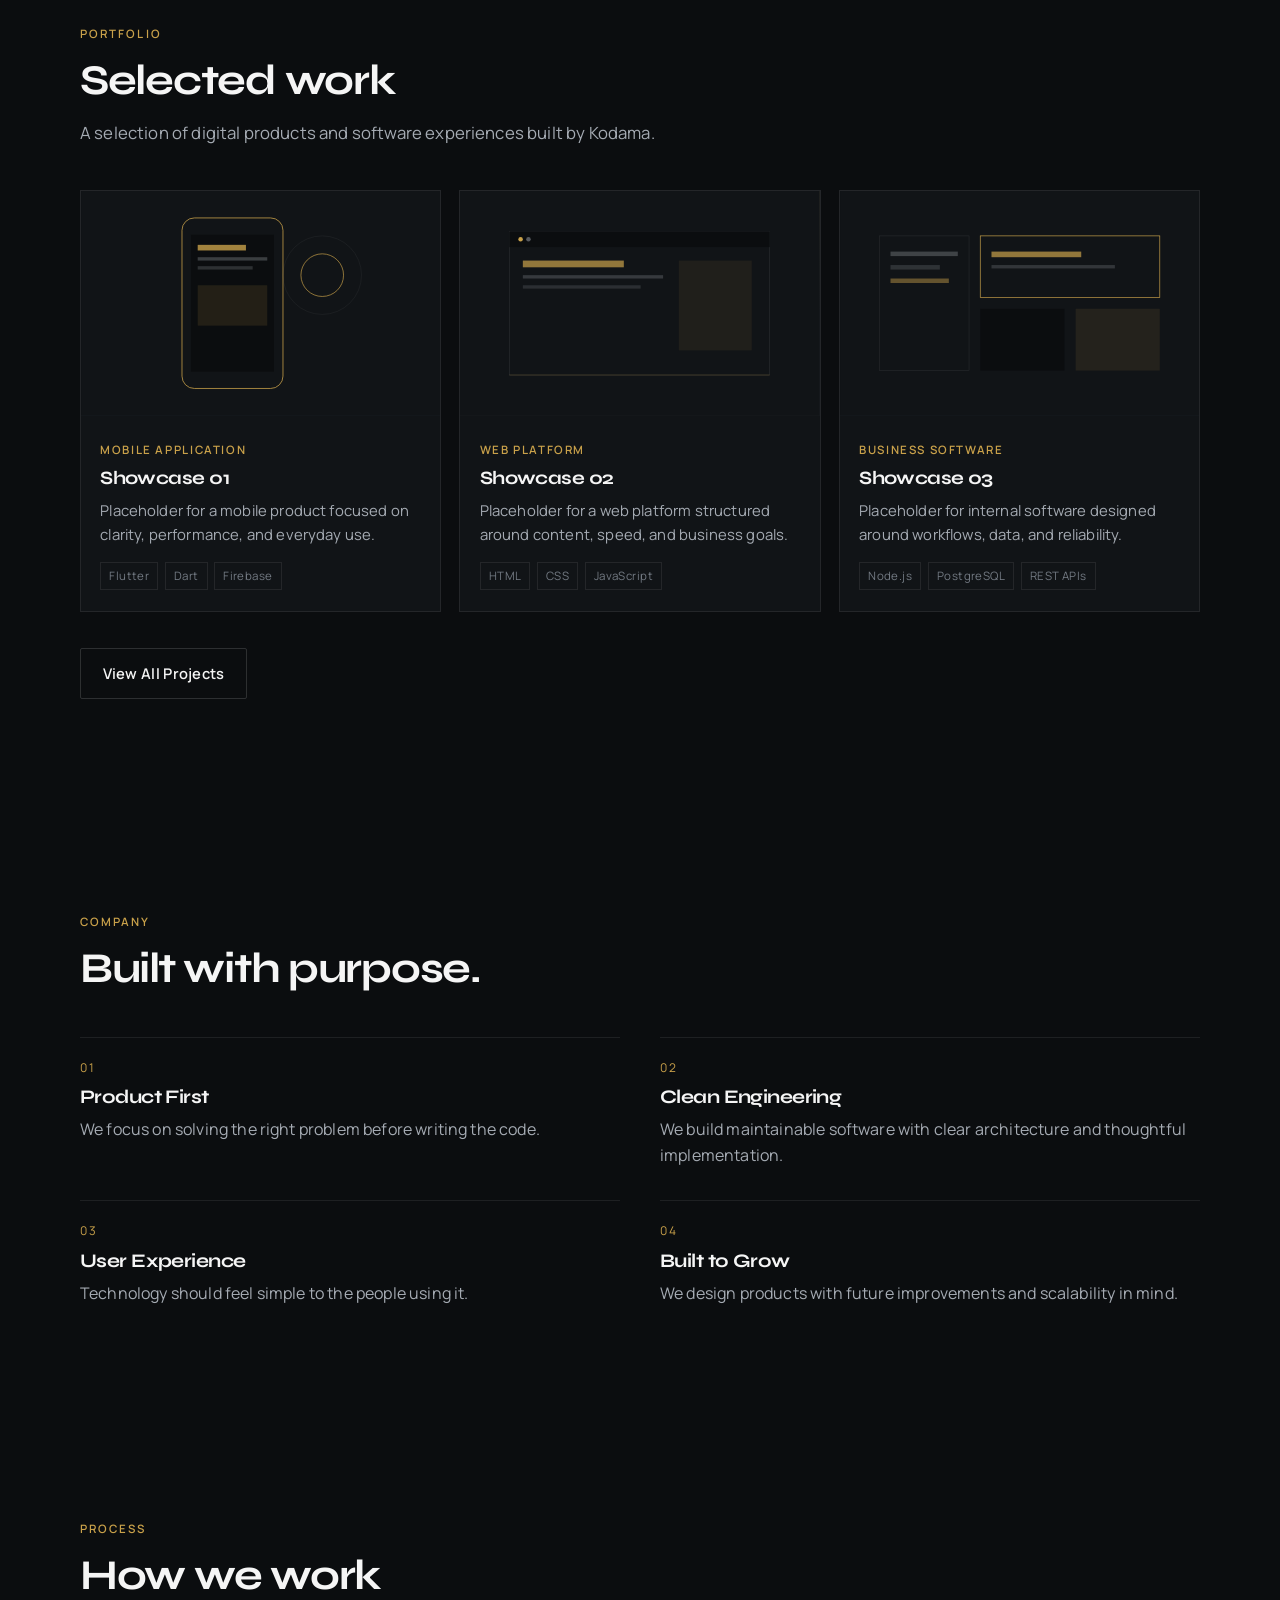
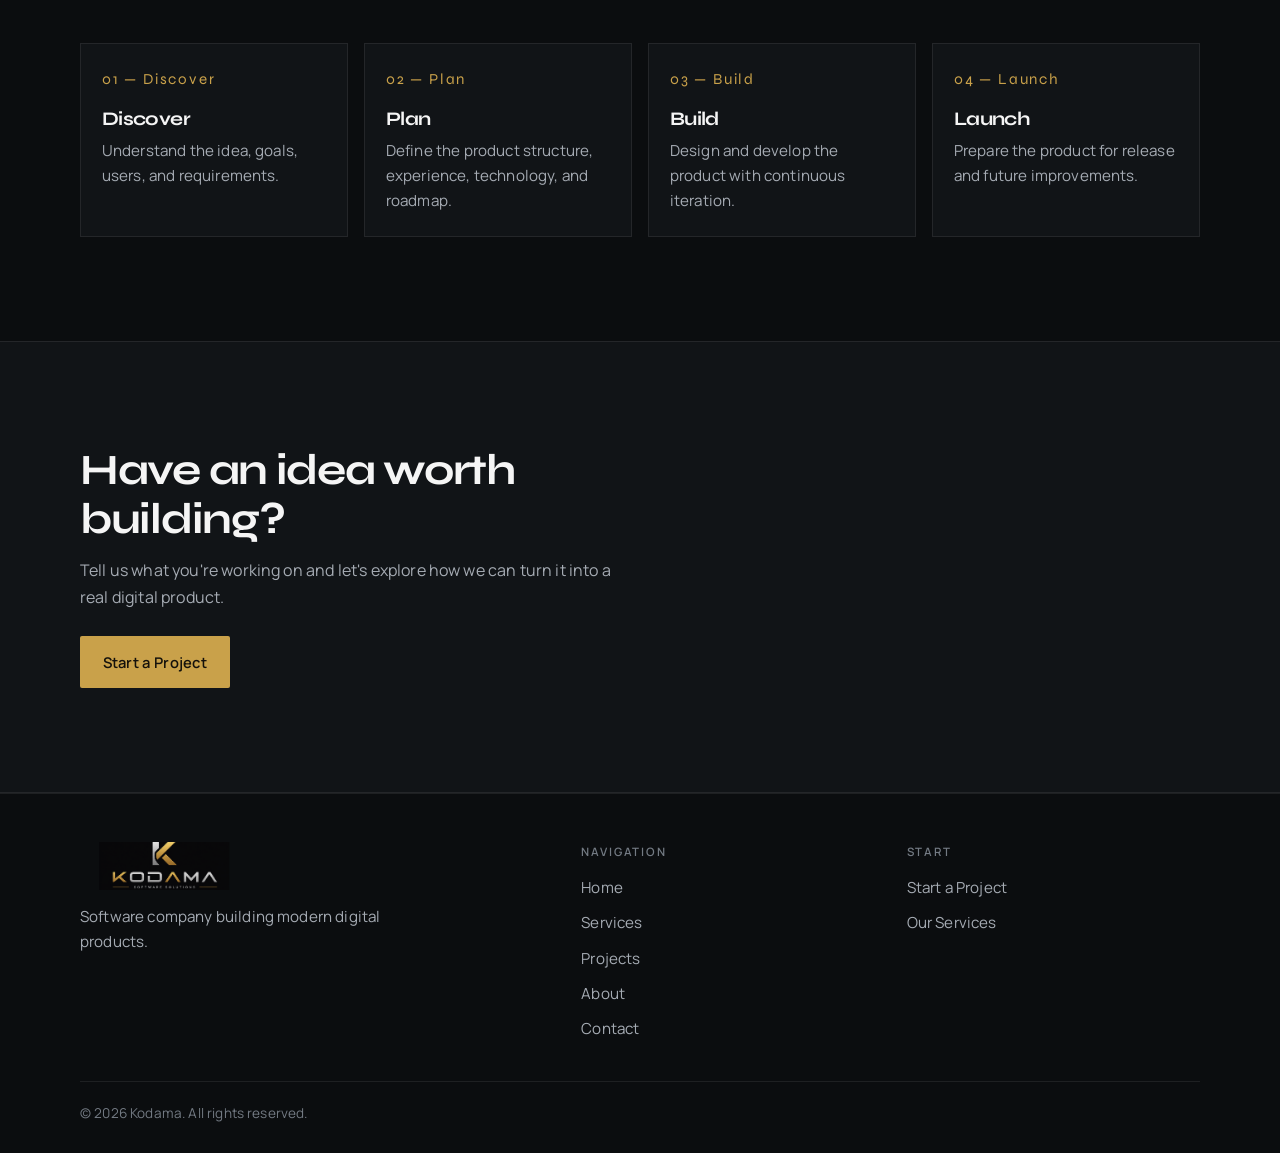
==== commit ad8596f8: "Update website terminology from "studio" to "company" across multiple pages for consistency. Enhance" ====
--- a/index.html
+++ b/index.html
@@ -5,11 +5,11 @@
   <meta name="viewport" content="width=device-width, initial-scale=1.0">
   <meta name="theme-color" content="#0B0D0F">
   <script src="js/boot.js"></script>
-  <title>Kodama | Software Studio</title>
-  <meta name="description" content="Kodama is a software studio building modern mobile apps, websites, and custom digital products.">
+  <title>Kodama | Software Company</title>
+  <meta name="description" content="Kodama is a software company building modern mobile apps, websites, and custom digital products.">
   <link rel="canonical" href="index.html">
-  <meta property="og:title" content="Kodama | Software Studio">
-  <meta property="og:description" content="Kodama is a software studio building modern mobile apps, websites, and custom digital products.">
+  <meta property="og:title" content="Kodama | Software Company">
+  <meta property="og:description" content="Kodama is a software company building modern mobile apps, websites, and custom digital products.">
   <meta property="og:type" content="website">
   <meta property="og:image" content="assets/logo/Kodama.png">
   <link rel="icon" href="assets/logo/Kodama.png" type="image/png">
@@ -74,9 +74,9 @@
     <section class="home-hero">
       <div class="container hero-grid">
         <div class="hero-copy reveal">
-          <span class="eyebrow" data-i18n="home.eyebrow">Software studio</span>
+          <span class="eyebrow" data-i18n="home.eyebrow">Software company</span>
           <h1 data-i18n="home.headline">We build digital products that move ideas forward.</h1>
-          <p data-i18n="home.lead">Kodama is a software studio creating modern mobile apps, websites, and custom digital solutions for businesses and ideas that deserve to grow.</p>
+          <p data-i18n="home.lead">Kodama is a software company creating modern mobile apps, websites, and custom digital solutions for businesses and ideas that deserve to grow.</p>
           <div class="btn-row">
             <a class="btn btn-primary" href="contact.html" data-i18n="nav.cta">Start a Project</a>
             <a class="btn btn-secondary" href="projects.html" data-i18n="home.viewWork">View Our Work</a>
@@ -243,7 +243,7 @@
     <section class="section section-flush" aria-labelledby="why-title">
       <div class="container">
         <div class="section-header reveal">
-          <span class="eyebrow" data-i18n="home.whyEyebrow">Studio</span>
+          <span class="eyebrow" data-i18n="home.whyEyebrow">Company</span>
           <h2 class="section-title" id="why-title" data-i18n="home.whyTitle">Built with purpose.</h2>
         </div>
         <div class="principle-grid">
@@ -318,7 +318,7 @@
           <a class="footer-logo" href="index.html">
             <img src="assets/logo/Kodama.png" alt="Kodama" loading="lazy">
           </a>
-          <p class="footer-copy" data-i18n="footer.copy">Software studio building modern digital products.</p>
+          <p class="footer-copy" data-i18n="footer.copy">Software company building modern digital products.</p>
         </div>
         <div>
           <p class="footer-heading" data-i18n="footer.navigation">Navigation</p>
--- a/css/style.css
+++ b/css/style.css
@@ -57,11 +57,15 @@
 html {
   scroll-behavior: smooth;
   scroll-padding-top: var(--header-height);
+  overflow-x: hidden;
   overflow-x: clip;
+  max-width: 100%;
 }
 
 body {
   margin: 0;
+  width: 100%;
+  max-width: 100%;
   background: var(--color-bg);
   color: var(--color-text);
   font-family: var(--font-body);
@@ -291,21 +295,18 @@
   height: 42px;
   overflow: hidden;
   position: relative;
+  contain: paint;
 }
 
 .nav-logo img {
   position: absolute;
   top: 50%;
-  inset-inline-start: 50%;
+  left: 50%;
   height: 270%;
   width: auto;
   max-width: none;
   transform: translate(-50%, -50%);
   mix-blend-mode: lighten;
-}
-
-[dir="rtl"] .nav-logo img {
-  transform: translate(50%, -50%);
 }
 
 .nav-toggle {
@@ -460,21 +461,17 @@
     padding: 1.25rem 1.5rem 2rem;
     background: var(--color-surface);
     border-inline-start: 1px solid var(--color-border);
-    transform: translateX(100%);
+    transform: none;
     visibility: hidden;
+    opacity: 0;
     pointer-events: none;
-    transition: transform 0.28s ease, visibility 0.28s ease;
+    transition: opacity 0.28s ease, visibility 0.28s ease;
     z-index: 105;
   }
 
-  [dir="rtl"] .nav-panel {
-    transform: translateX(-100%);
-  }
-
-  .nav.is-open .nav-panel,
-  [dir="rtl"] .nav.is-open .nav-panel {
-    transform: translateX(0);
+  .nav.is-open .nav-panel {
     visibility: visible;
+    opacity: 1;
     pointer-events: auto;
   }
 
@@ -514,21 +511,18 @@
   height: 48px;
   overflow: hidden;
   position: relative;
+  contain: paint;
 }
 
 .footer-logo img {
   position: absolute;
   top: 50%;
-  inset-inline-start: 50%;
+  left: 50%;
   height: 270%;
   width: auto;
   max-width: none;
   transform: translate(-50%, -50%);
   mix-blend-mode: lighten;
-}
-
-[dir="rtl"] .footer-logo img {
-  transform: translate(50%, -50%);
 }
 
 .footer-copy {
@@ -656,16 +650,12 @@
 .hero-logo-wrap img {
   position: absolute;
   top: 50%;
-  inset-inline-start: 50%;
+  left: 50%;
   height: 118%;
   width: auto;
   max-width: none;
   transform: translate(-50%, -50%);
   mix-blend-mode: lighten;
-}
-
-[dir="rtl"] .hero-logo-wrap img {
-  transform: translate(50%, -50%);
 }
 
 .hero-caption {
@@ -1047,6 +1037,16 @@
 .contact-card p,
 .contact-card a {
   color: var(--color-text-secondary);
+}
+
+.contact-card a {
+  word-break: break-word;
+  text-decoration: underline;
+  text-underline-offset: 0.18em;
+}
+
+.contact-card a:hover {
+  color: var(--color-accent);
 }
 
 .placeholder-note {
--- a/css/responsive.css
+++ b/css/responsive.css
@@ -124,10 +124,6 @@
     flex-shrink: 0;
   }
 
-  [dir="rtl"] .nav-panel {
-    transform: none;
-  }
-
   .nav-actions {
     flex-shrink: 0;
   }
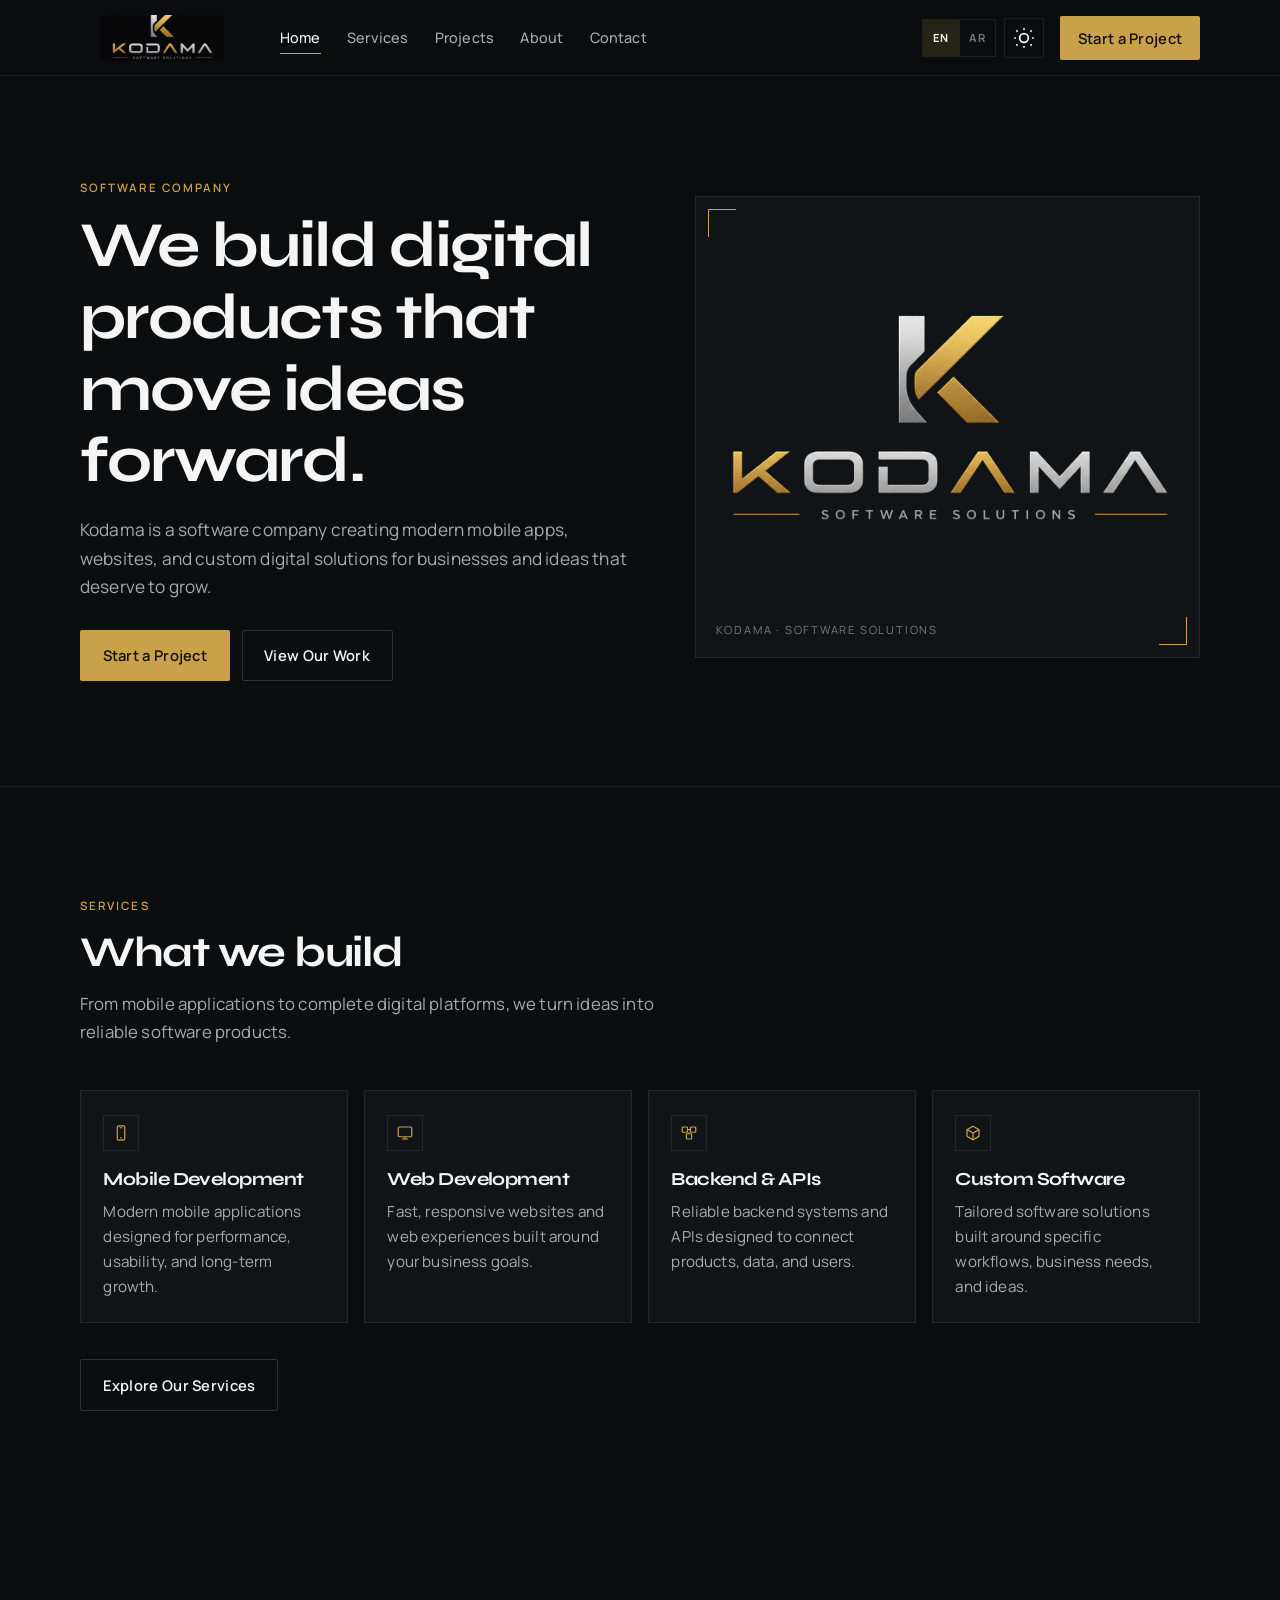
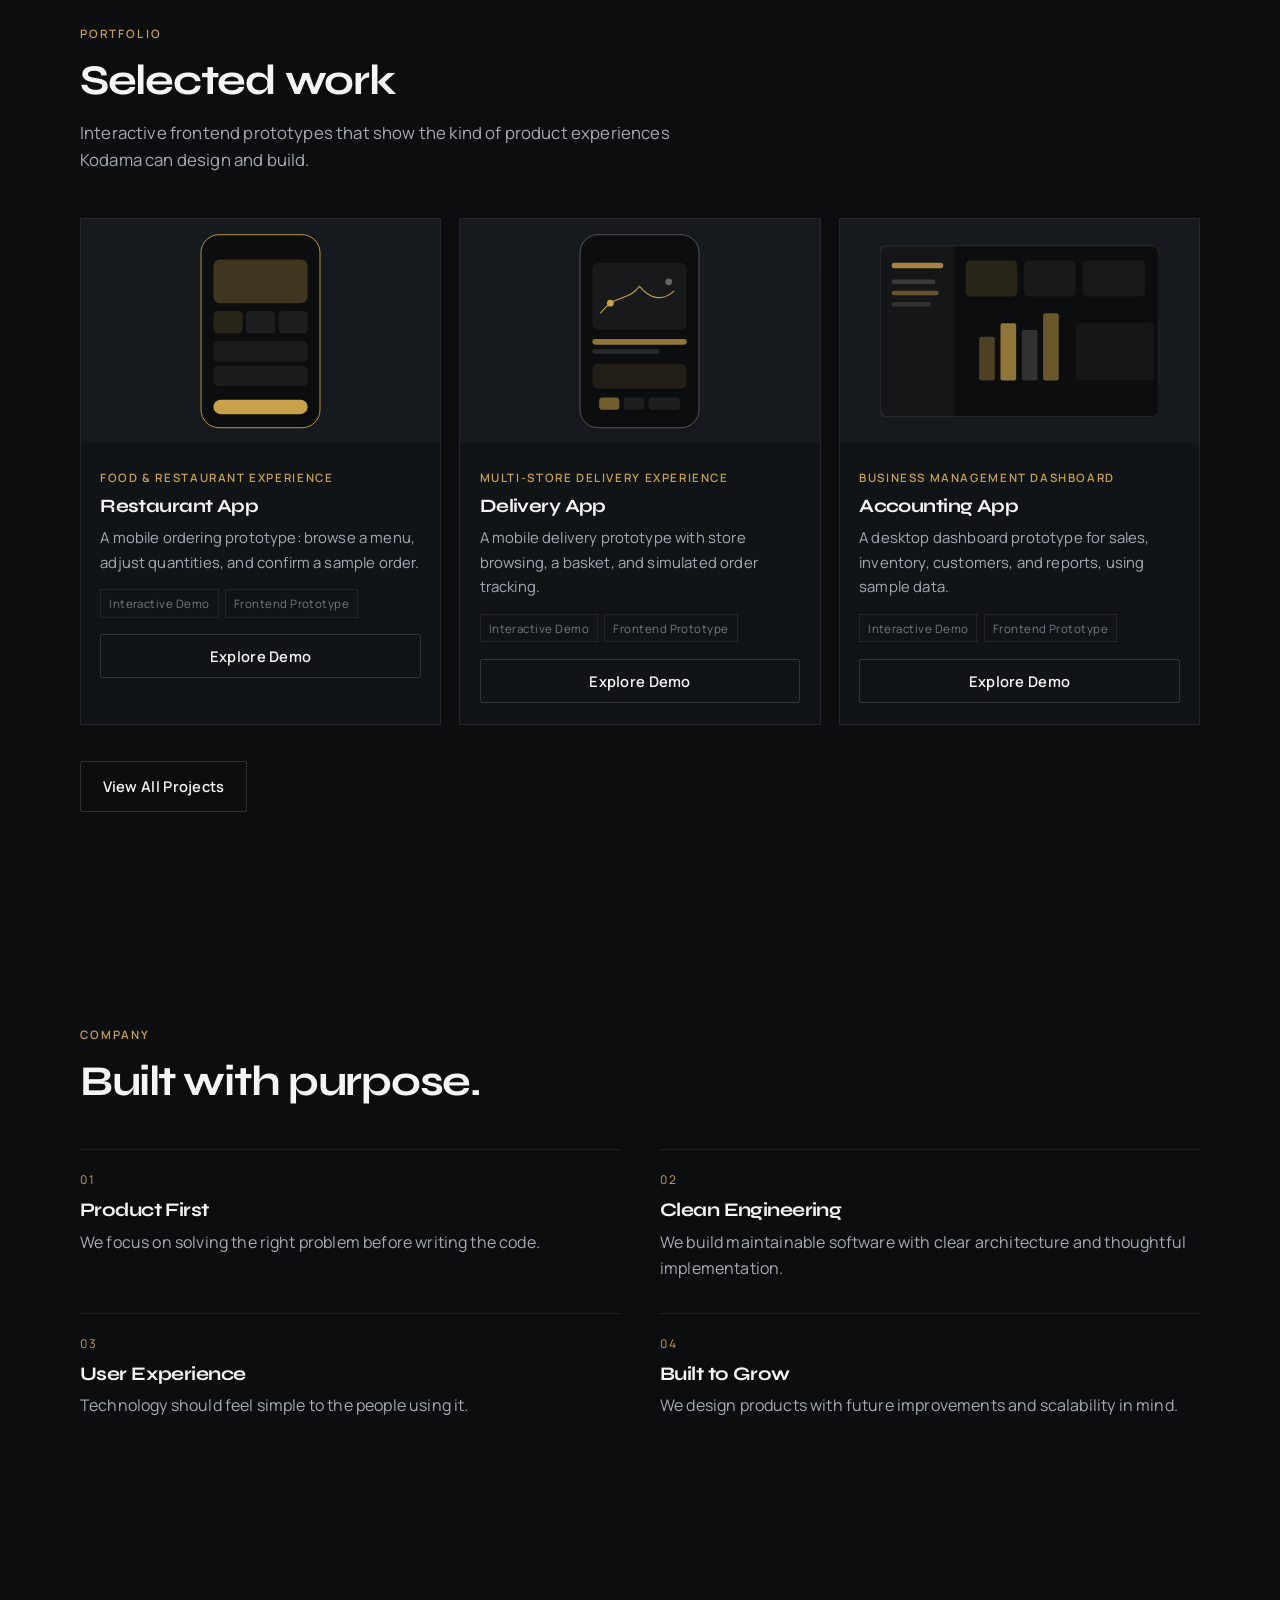
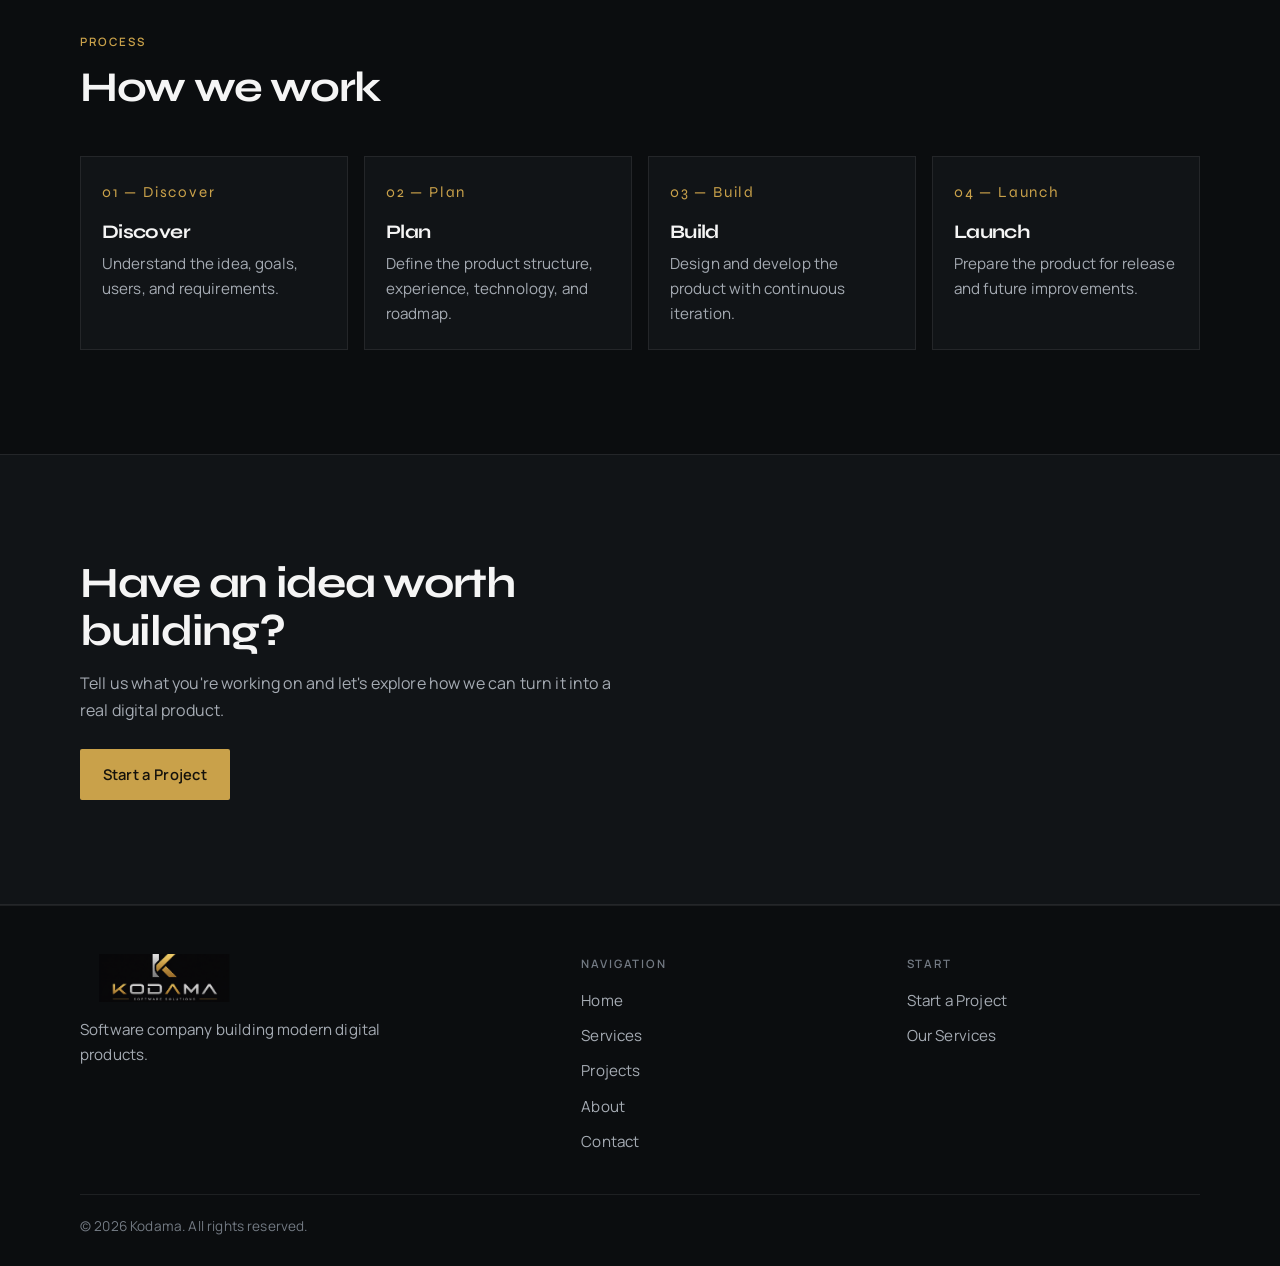
==== commit 5ae92aa3: "Revise project descriptions and enhance UI prototypes on the website. Update terminology to clarify " ====
--- a/index.html
+++ b/index.html
@@ -153,86 +153,102 @@
         <div class="section-header reveal">
           <span class="eyebrow" data-i18n="home.workEyebrow">Portfolio</span>
           <h2 class="section-title" id="work-title" data-i18n="home.workTitle">Selected work</h2>
-          <p class="section-copy" data-i18n="home.workCopy">A selection of digital products and software experiences built by Kodama.</p>
+          <p class="section-copy" data-i18n="home.workCopy">Interactive frontend prototypes that show the kind of product experiences Kodama can design and build.</p>
         </div>
         <div class="project-grid">
-          <article class="project-card reveal">
-            <div class="project-visual" aria-hidden="true">
-              <svg viewBox="0 0 640 400" xmlns="http://www.w3.org/2000/svg">
-                <rect width="640" height="400" fill="#111417"/>
-                <rect x="180" y="48" width="180" height="304" rx="22" fill="none" stroke="#c9a14a" stroke-width="1.4"/>
-                <rect x="196" y="78" width="148" height="244" fill="#0b0d0f"/>
-                <rect x="208" y="96" width="86" height="10" fill="#c9a14a" opacity="0.8"/>
-                <rect x="208" y="118" width="124" height="6" fill="#c8cdd4" opacity="0.25"/>
-                <rect x="208" y="134" width="98" height="6" fill="#c8cdd4" opacity="0.18"/>
-                <rect x="208" y="168" width="124" height="72" fill="#c9a14a" opacity="0.12"/>
-                <circle cx="430" cy="150" r="70" fill="none" stroke="rgba(255,255,255,0.08)"/>
-                <circle cx="430" cy="150" r="38" fill="none" stroke="#c9a14a" stroke-width="1.2"/>
+<article class="project-card reveal" data-category="mobile">
+            <div class="project-visual">
+              <svg viewBox="0 0 640 400" xmlns="http://www.w3.org/2000/svg" aria-hidden="true">
+                <rect width="640" height="400" fill="var(--color-surface-elevated)"/>
+                <rect x="214" y="28" width="212" height="344" rx="32" fill="var(--color-bg)" stroke="var(--color-accent)" stroke-width="1.6"/>
+                <rect x="236" y="72" width="168" height="78" rx="12" fill="var(--color-accent)" opacity="0.28"/>
+                <rect x="236" y="164" width="52" height="40" rx="8" fill="var(--color-accent)" opacity="0.16"/>
+                <rect x="294" y="164" width="52" height="40" rx="8" fill="var(--color-text)" opacity="0.08"/>
+                <rect x="352" y="164" width="52" height="40" rx="8" fill="var(--color-text)" opacity="0.08"/>
+                <rect x="236" y="218" width="168" height="36" rx="8" fill="var(--color-text)" opacity="0.06"/>
+                <rect x="236" y="262" width="168" height="36" rx="8" fill="var(--color-text)" opacity="0.06"/>
+                <rect x="236" y="322" width="168" height="26" rx="13" fill="var(--color-accent)"/>
               </svg>
             </div>
             <div class="project-body">
-              <span class="project-category" data-i18n="projects.catMobile">Mobile Application</span>
-              <h3 data-i18n="projects.s1Title">Showcase 01</h3>
-              <p data-i18n="projects.s1Copy">Placeholder for a mobile product focused on clarity, performance, and everyday use.</p>
+              <span class="project-category" data-i18n="projects.restaurantCat">Food &amp; Restaurant Experience</span>
+              <h3 data-i18n="projects.restaurantTitle">Restaurant App</h3>
+              <p data-i18n="projects.restaurantCopy">A mobile ordering prototype: browse a menu, adjust quantities, and confirm a sample order.</p>
               <div class="tags">
-                <span class="tag">Flutter</span>
-                <span class="tag">Dart</span>
-                <span class="tag">Firebase</span>
-              </div>
-            </div>
-          </article>
-          <article class="project-card reveal reveal-delay-1">
-            <div class="project-visual" aria-hidden="true">
-              <svg viewBox="0 0 640 400" xmlns="http://www.w3.org/2000/svg">
-                <rect width="640" height="400" fill="#111417"/>
-                <rect x="88" y="72" width="464" height="256" fill="none" stroke="rgba(255,255,255,0.12)"/>
-                <rect x="88" y="72" width="464" height="28" fill="#0b0d0f"/>
-                <circle cx="108" cy="86" r="4" fill="#c9a14a"/>
-                <circle cx="122" cy="86" r="4" fill="#c8cdd4" opacity="0.4"/>
-                <rect x="112" y="124" width="180" height="12" fill="#c9a14a" opacity="0.7"/>
-                <rect x="112" y="150" width="250" height="6" fill="#c8cdd4" opacity="0.2"/>
-                <rect x="112" y="168" width="210" height="6" fill="#c8cdd4" opacity="0.14"/>
-                <rect x="390" y="124" width="130" height="160" fill="#c9a14a" opacity="0.08"/>
-                <path d="M88 328h464" stroke="rgba(201,161,74,0.35)"/>
+                <span class="tag" data-i18n="projects.badge">Interactive Demo</span>
+                <span class="tag" data-i18n="projects.frontend">Frontend Prototype</span>
+              </div>
+              <div class="project-actions">
+                <a class="btn btn-secondary project-explore" href="demos/restaurant/index.html" data-i18n="projects.explore">Explore Demo</a>
+              </div>
+            </div>
+          </article>
+
+          <article class="project-card reveal reveal-delay-1" data-category="mobile">
+            <div class="project-visual">
+              <svg viewBox="0 0 640 400" xmlns="http://www.w3.org/2000/svg" aria-hidden="true">
+                <rect width="640" height="400" fill="var(--color-surface-elevated)"/>
+                <rect x="214" y="28" width="212" height="344" rx="32" fill="var(--color-bg)" stroke="var(--color-silver)" stroke-opacity="0.45" stroke-width="1.4"/>
+                <rect x="236" y="78" width="168" height="120" rx="12" fill="var(--color-text)" opacity="0.05"/>
+                <path d="M250 168c28-36 48-20 70-48 18 22 40 28 62 8" fill="none" stroke="var(--color-accent)" stroke-width="2"/>
+                <circle cx="268" cy="150" r="6" fill="var(--color-accent)"/>
+                <circle cx="372" cy="112" r="6" fill="var(--color-text)" opacity="0.35"/>
+                <rect x="236" y="214" width="168" height="10" rx="5" fill="var(--color-accent)" opacity="0.7"/>
+                <rect x="236" y="232" width="120" height="8" rx="4" fill="var(--color-text)" opacity="0.12"/>
+                <rect x="236" y="258" width="168" height="44" rx="10" fill="var(--color-accent)" opacity="0.12"/>
+                <rect x="248" y="318" width="36" height="22" rx="6" fill="var(--color-accent)" opacity="0.55"/>
+                <rect x="292" y="318" width="36" height="22" rx="6" fill="var(--color-text)" opacity="0.08"/>
+                <rect x="336" y="318" width="56" height="22" rx="6" fill="var(--color-text)" opacity="0.08"/>
               </svg>
             </div>
             <div class="project-body">
-              <span class="project-category" data-i18n="projects.catWeb">Web Platform</span>
-              <h3 data-i18n="projects.s2Title">Showcase 02</h3>
-              <p data-i18n="projects.s2Copy">Placeholder for a web platform structured around content, speed, and business goals.</p>
+              <span class="project-category" data-i18n="projects.deliveryCat">Multi-store Delivery Experience</span>
+              <h3 data-i18n="projects.deliveryTitle">Delivery App</h3>
+              <p data-i18n="projects.deliveryCopy">A mobile delivery prototype with store browsing, a basket, and simulated order tracking.</p>
               <div class="tags">
-                <span class="tag">HTML</span>
-                <span class="tag">CSS</span>
-                <span class="tag">JavaScript</span>
-              </div>
-            </div>
-          </article>
-          <article class="project-card reveal reveal-delay-2">
-            <div class="project-visual" aria-hidden="true">
-              <svg viewBox="0 0 640 400" xmlns="http://www.w3.org/2000/svg">
-                <rect width="640" height="400" fill="#111417"/>
-                <rect x="70" y="80" width="160" height="240" fill="none" stroke="rgba(255,255,255,0.1)"/>
-                <rect x="250" y="80" width="320" height="110" fill="none" stroke="#c9a14a" stroke-width="1.2"/>
-                <rect x="250" y="210" width="150" height="110" fill="#0b0d0f"/>
-                <rect x="420" y="210" width="150" height="110" fill="#c9a14a" opacity="0.1"/>
-                <rect x="90" y="108" width="120" height="8" fill="#c8cdd4" opacity="0.25"/>
-                <rect x="90" y="132" width="88" height="8" fill="#c8cdd4" opacity="0.16"/>
-                <rect x="90" y="156" width="104" height="8" fill="#c9a14a" opacity="0.45"/>
-                <rect x="270" y="108" width="160" height="10" fill="#c9a14a" opacity="0.7"/>
-                <rect x="270" y="132" width="220" height="6" fill="#c8cdd4" opacity="0.18"/>
+                <span class="tag" data-i18n="projects.badge">Interactive Demo</span>
+                <span class="tag" data-i18n="projects.frontend">Frontend Prototype</span>
+              </div>
+              <div class="project-actions">
+                <a class="btn btn-secondary project-explore" href="demos/delivery/index.html" data-i18n="projects.explore">Explore Demo</a>
+              </div>
+            </div>
+          </article>
+
+          <article class="project-card reveal reveal-delay-2" data-category="software">
+            <div class="project-visual">
+              <svg viewBox="0 0 640 400" xmlns="http://www.w3.org/2000/svg" aria-hidden="true">
+                <rect width="640" height="400" fill="var(--color-surface-elevated)"/>
+                <rect x="72" y="48" width="496" height="304" rx="12" fill="var(--color-bg)" stroke="var(--color-border-strong)"/>
+                <rect x="72" y="48" width="132" height="304" fill="var(--color-text)" opacity="0.04"/>
+                <rect x="92" y="78" width="92" height="10" rx="5" fill="var(--color-accent)" opacity="0.8"/>
+                <rect x="92" y="108" width="78" height="8" rx="4" fill="var(--color-text)" opacity="0.16"/>
+                <rect x="92" y="128" width="84" height="8" rx="4" fill="var(--color-accent)" opacity="0.45"/>
+                <rect x="92" y="148" width="70" height="8" rx="4" fill="var(--color-text)" opacity="0.12"/>
+                <rect x="224" y="74" width="92" height="64" rx="8" fill="var(--color-accent)" opacity="0.16"/>
+                <rect x="328" y="74" width="92" height="64" rx="8" fill="var(--color-text)" opacity="0.05"/>
+                <rect x="432" y="74" width="112" height="64" rx="8" fill="var(--color-text)" opacity="0.05"/>
+                <rect x="248" y="210" width="28" height="78" rx="4" fill="var(--color-accent)" opacity="0.35"/>
+                <rect x="286" y="186" width="28" height="102" rx="4" fill="var(--color-accent)" opacity="0.7"/>
+                <rect x="324" y="198" width="28" height="90" rx="4" fill="var(--color-text)" opacity="0.16"/>
+                <rect x="362" y="168" width="28" height="120" rx="4" fill="var(--color-accent)" opacity="0.5"/>
+                <rect x="420" y="186" width="140" height="102" rx="8" fill="var(--color-text)" opacity="0.04"/>
               </svg>
             </div>
             <div class="project-body">
-              <span class="project-category" data-i18n="projects.catSoftware">Business Software</span>
-              <h3 data-i18n="projects.s3Title">Showcase 03</h3>
-              <p data-i18n="projects.s3Copy">Placeholder for internal software designed around workflows, data, and reliability.</p>
+              <span class="project-category" data-i18n="projects.accountingCat">Business Management Dashboard</span>
+              <h3 data-i18n="projects.accountingTitle">Accounting App</h3>
+              <p data-i18n="projects.accountingCopy">A desktop dashboard prototype for sales, inventory, customers, and reports, using sample data.</p>
               <div class="tags">
-                <span class="tag">Node.js</span>
-                <span class="tag">PostgreSQL</span>
-                <span class="tag">REST APIs</span>
-              </div>
-            </div>
-          </article>
+                <span class="tag" data-i18n="projects.badge">Interactive Demo</span>
+                <span class="tag" data-i18n="projects.frontend">Frontend Prototype</span>
+              </div>
+              <div class="project-actions">
+                <a class="btn btn-secondary project-explore" href="demos/accounting/index.html" data-i18n="projects.explore">Explore Demo</a>
+              </div>
+            </div>
+          </article>
+
         </div>
         <div class="section-cta reveal">
           <a class="btn btn-secondary" href="projects.html" data-i18n="home.viewProjects">View All Projects</a>
--- a/css/style.css
+++ b/css/style.css
@@ -788,6 +788,25 @@
   display: none;
 }
 
+.project-actions {
+  margin-top: 1.05rem;
+}
+
+.project-explore {
+  width: 100%;
+  min-height: 42px;
+  padding: 0.55rem 1rem;
+}
+
+.filter-empty {
+  margin: -0.35rem 0 1.25rem;
+  color: var(--color-text-secondary);
+}
+
+.filter-empty[hidden] {
+  display: none;
+}
+
 /* Filters */
 
 .filters {
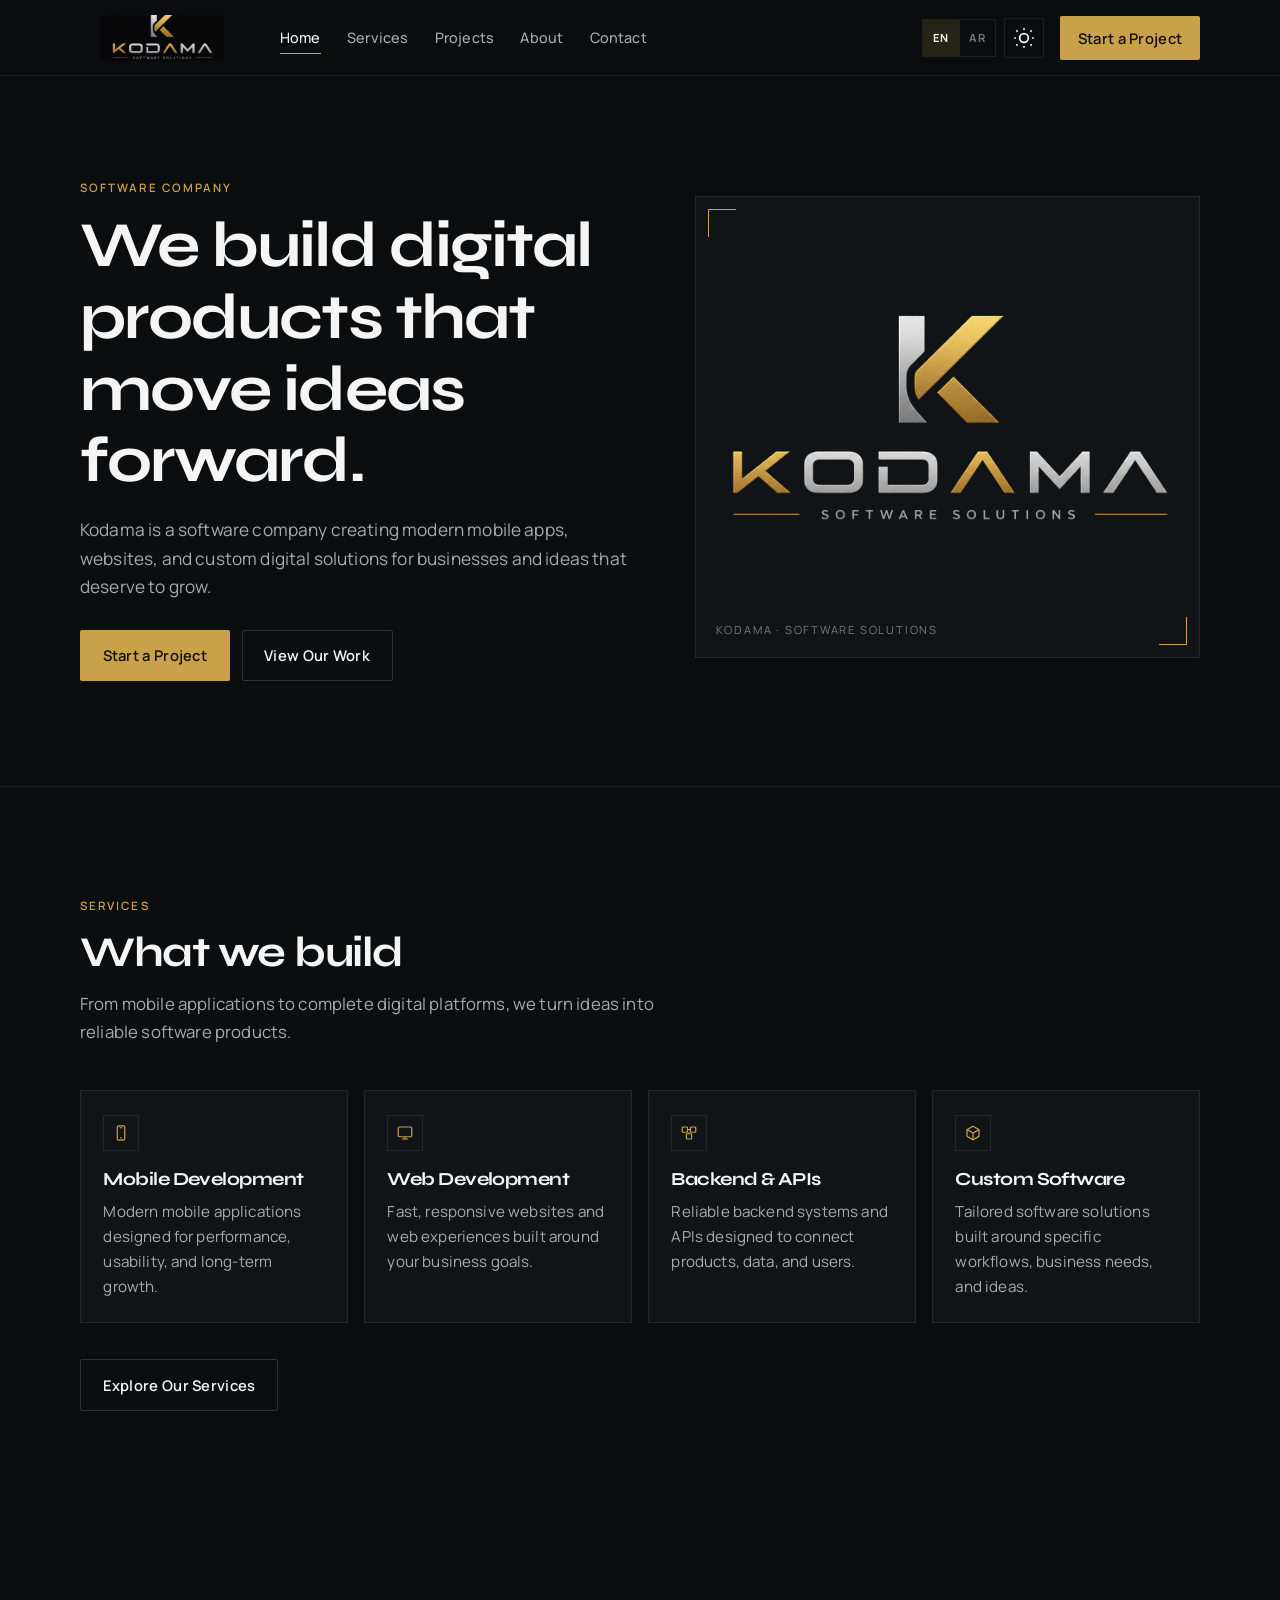
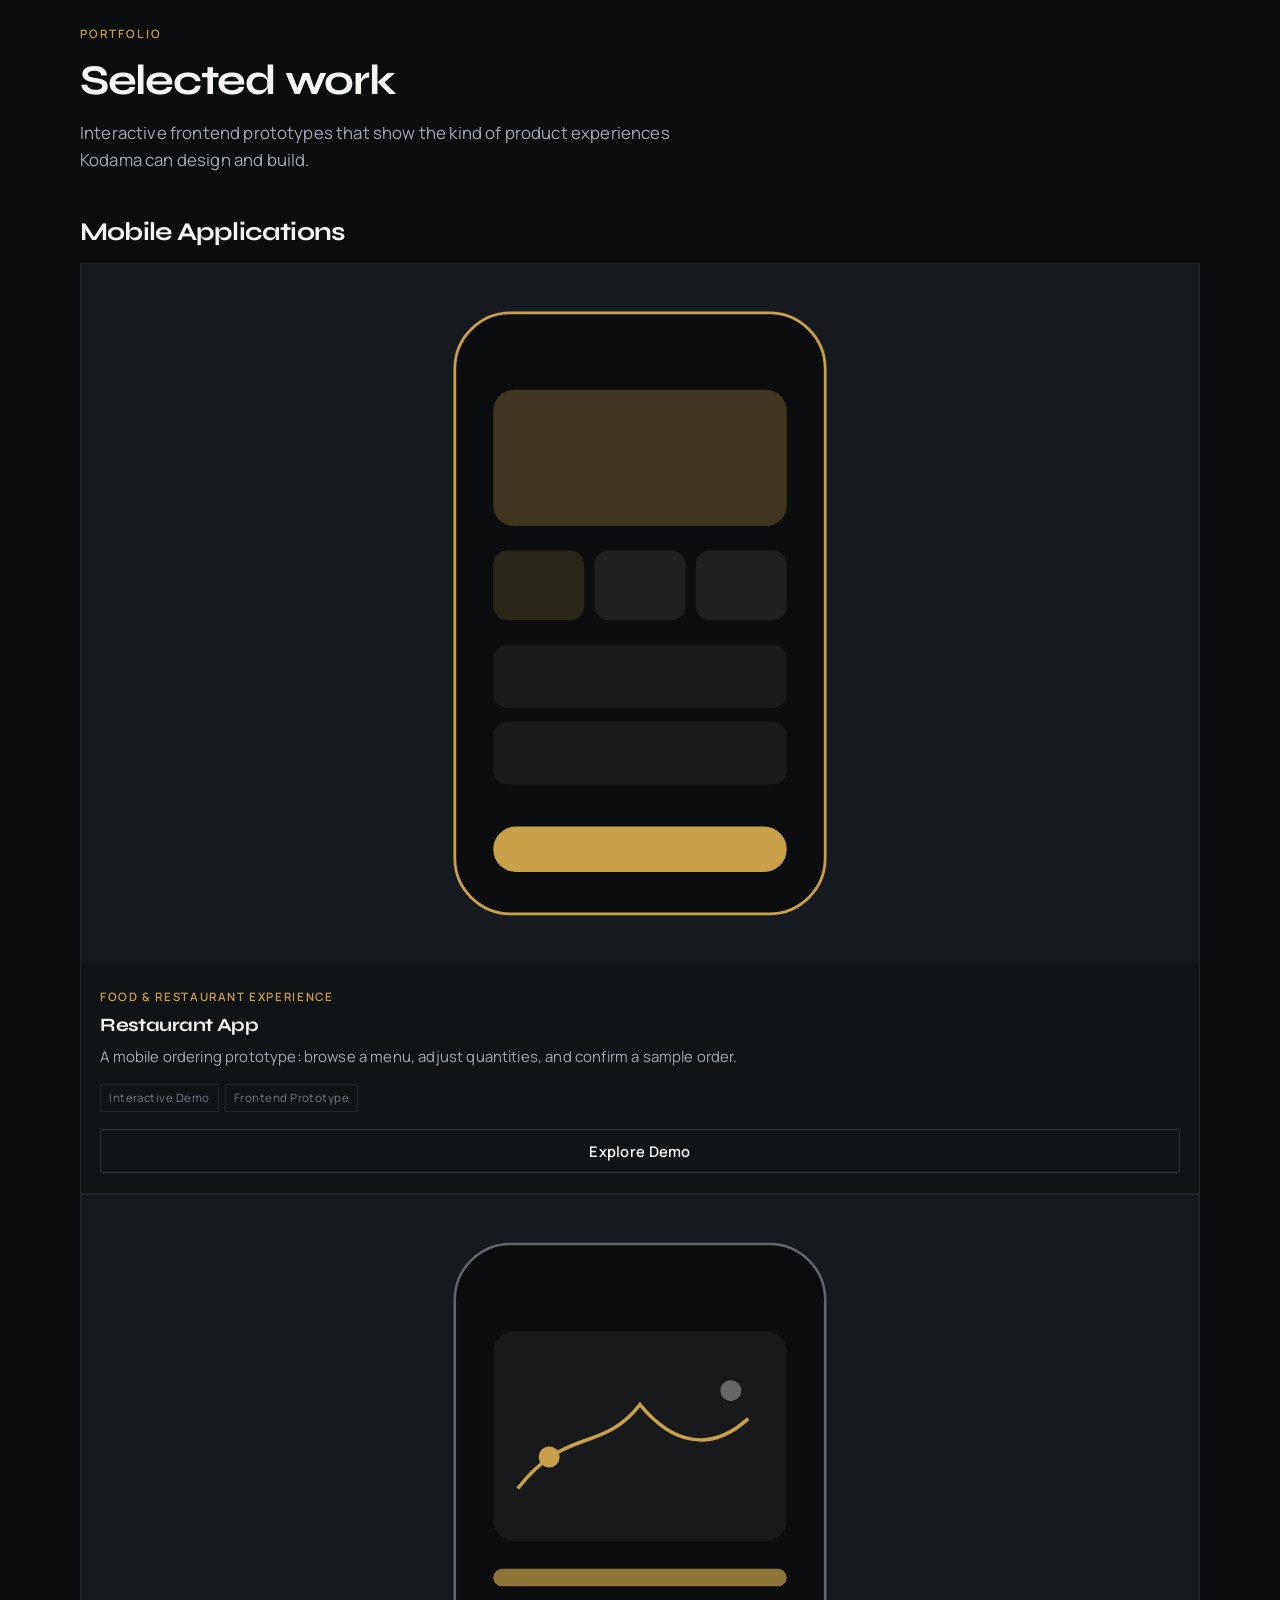
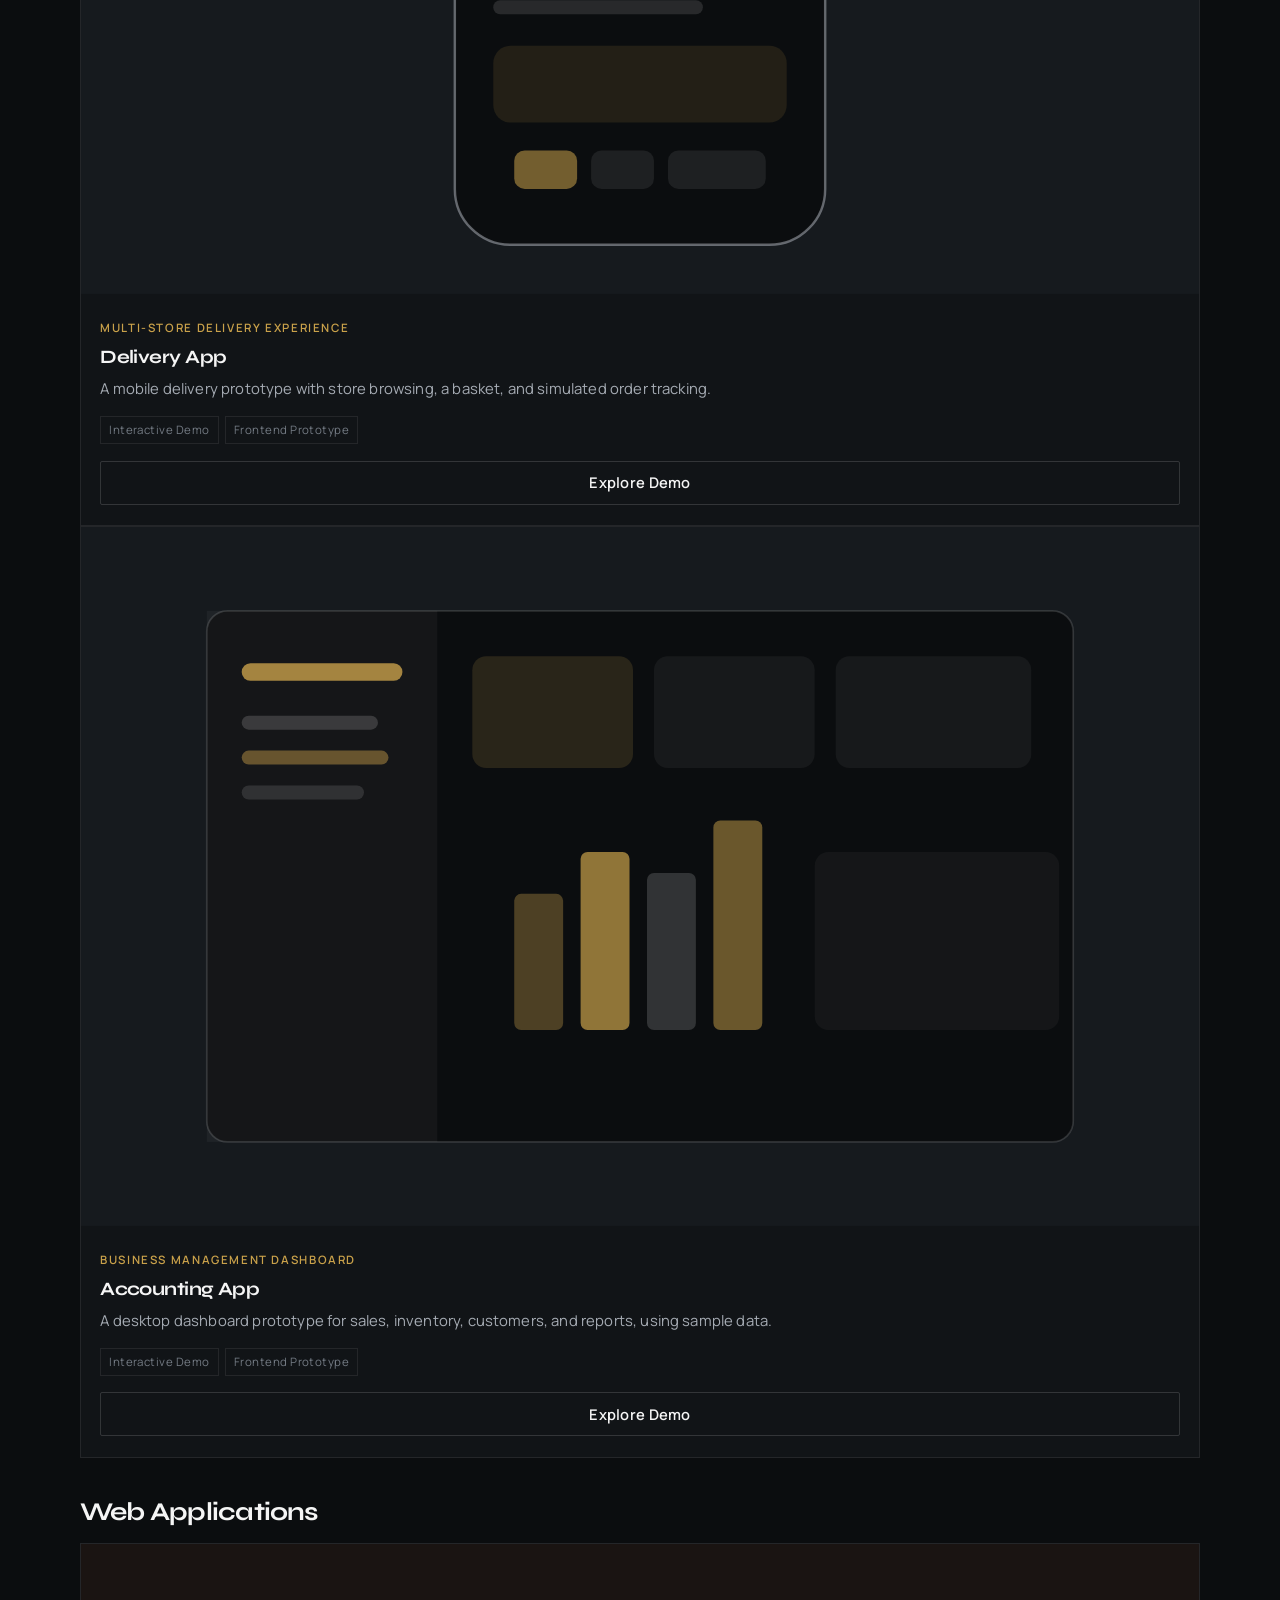
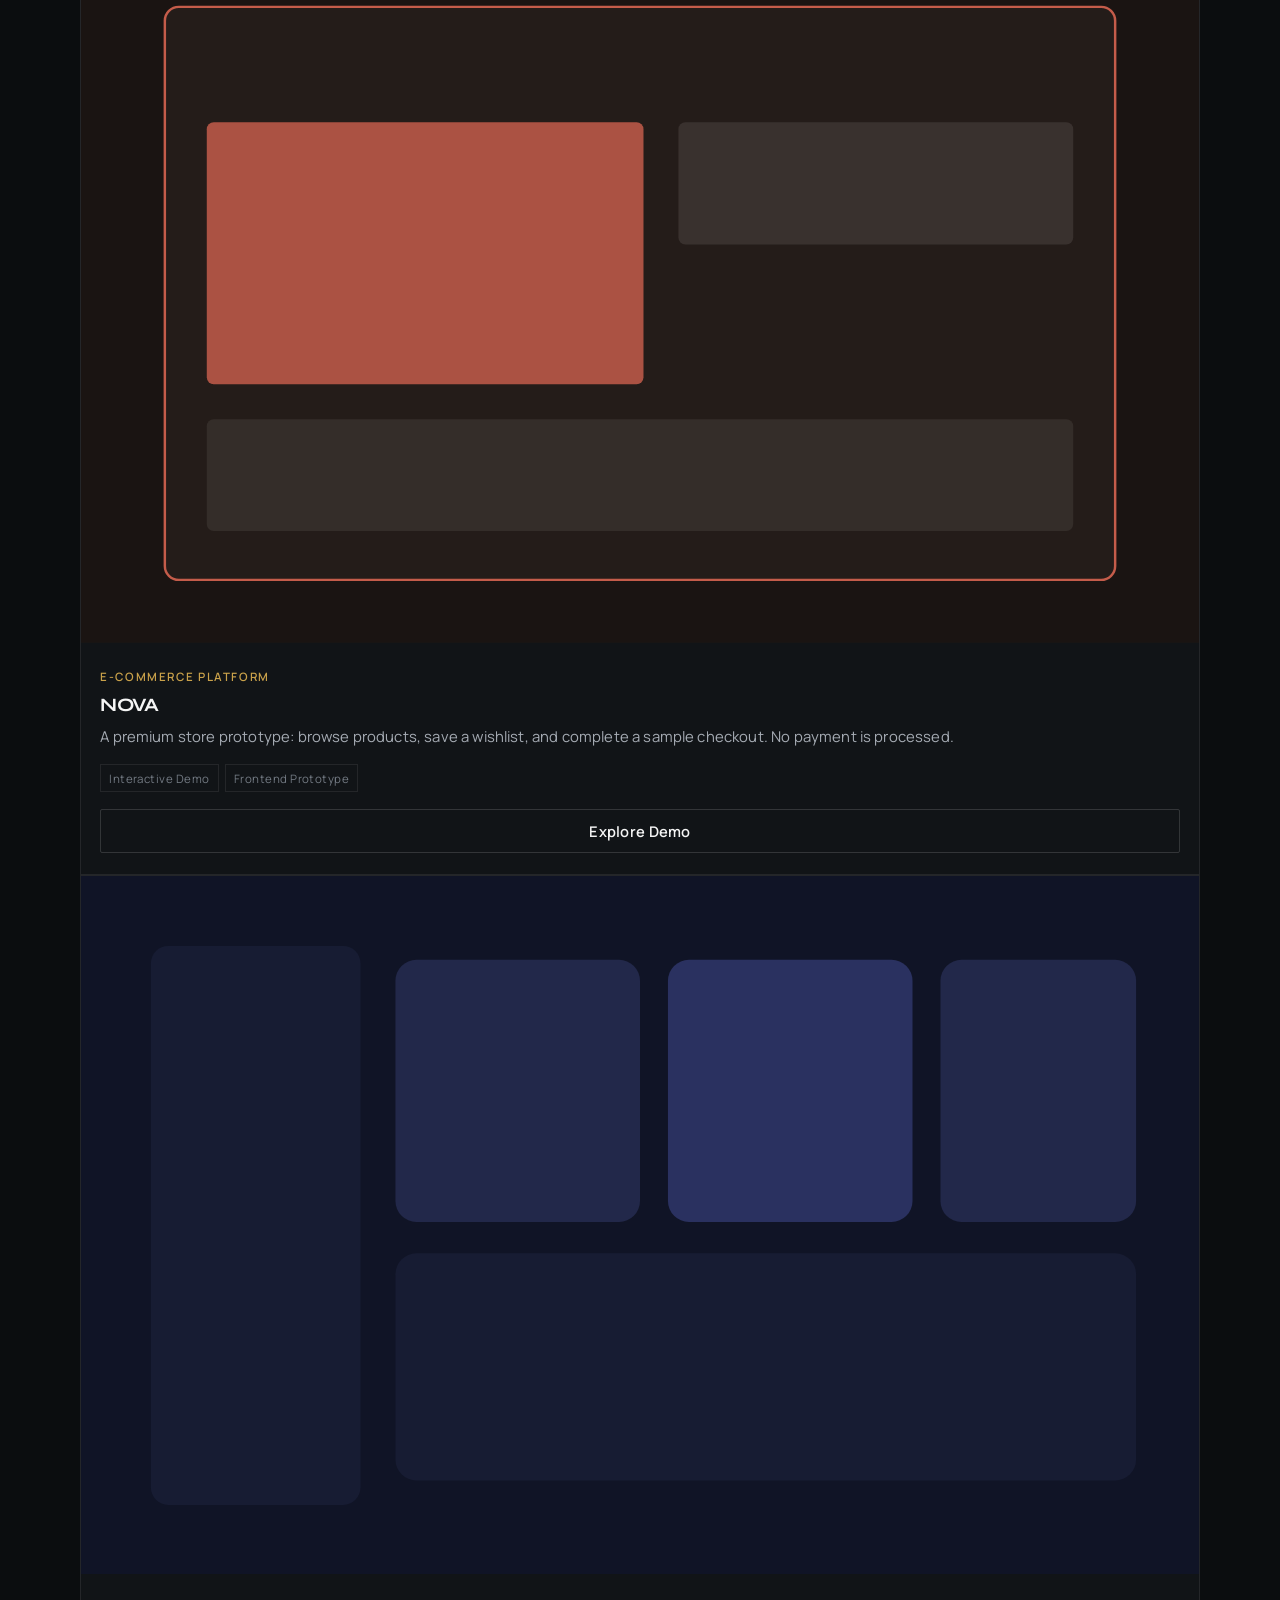
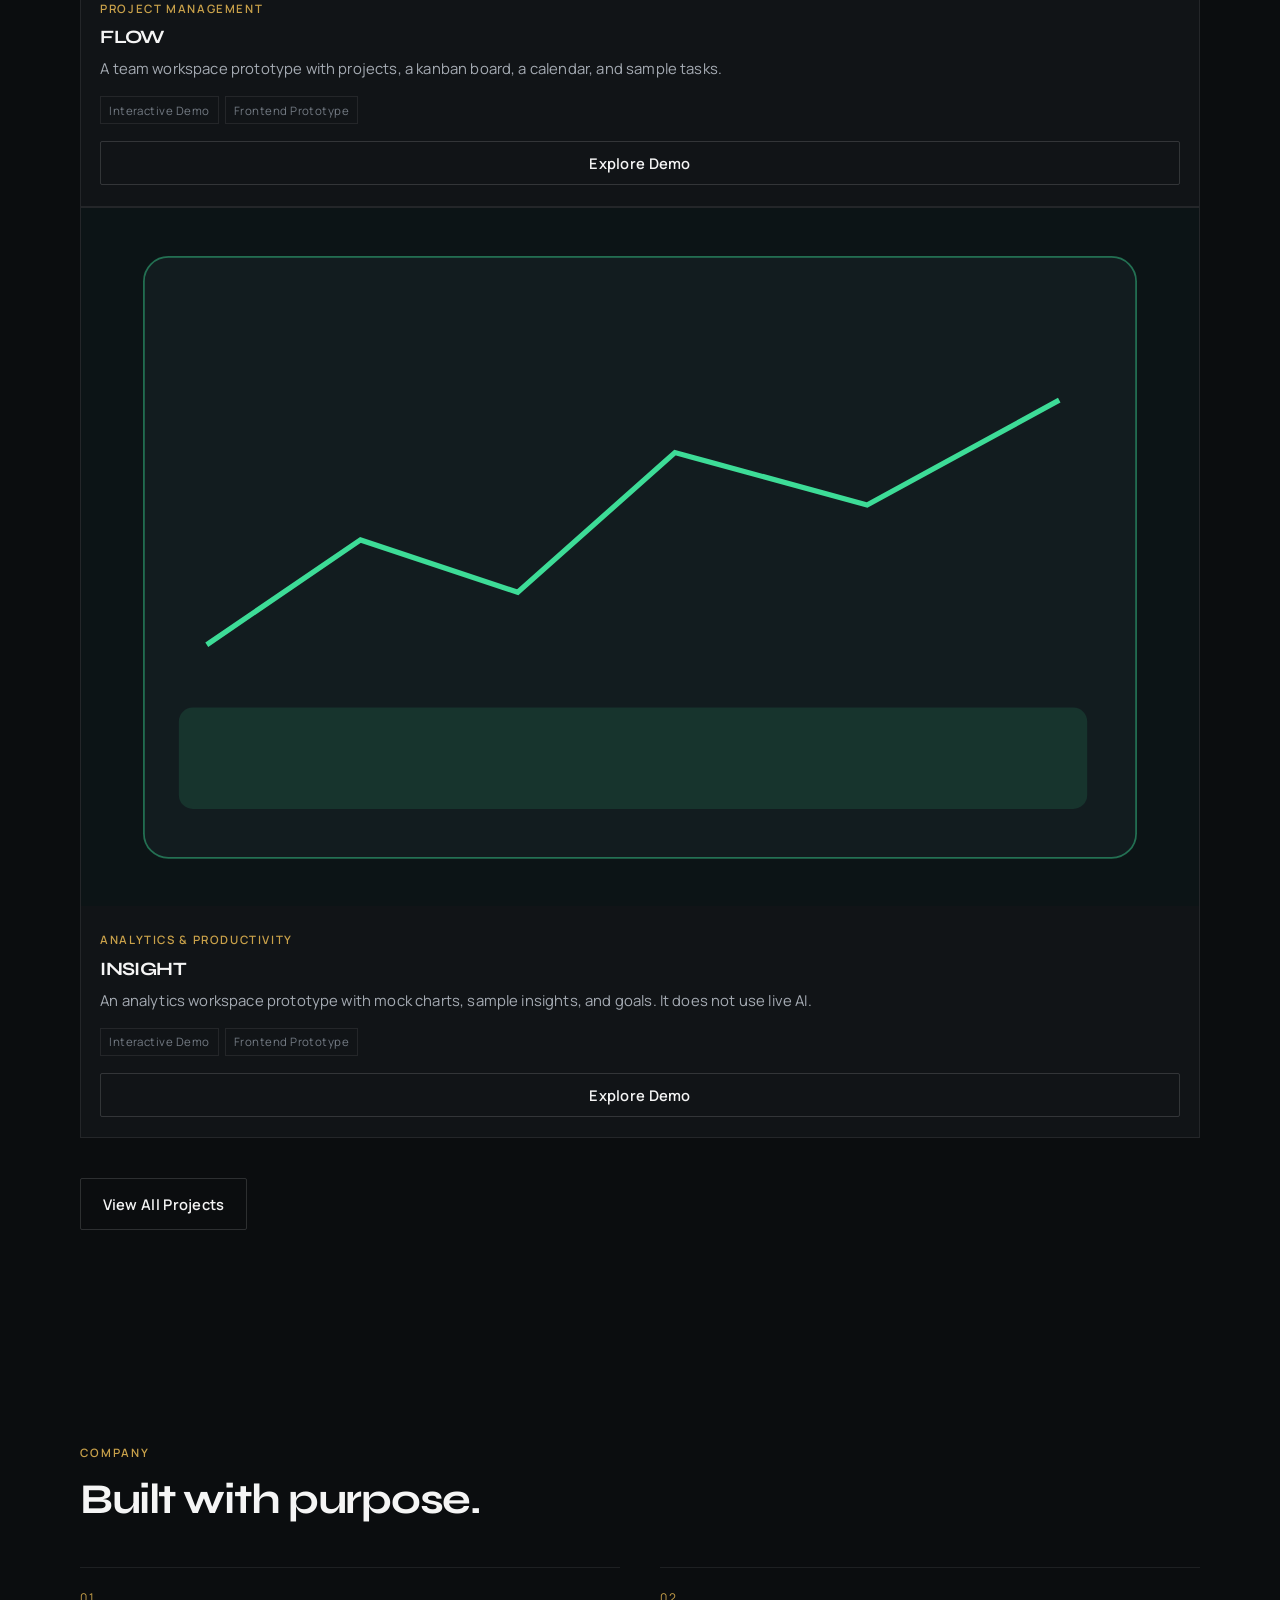
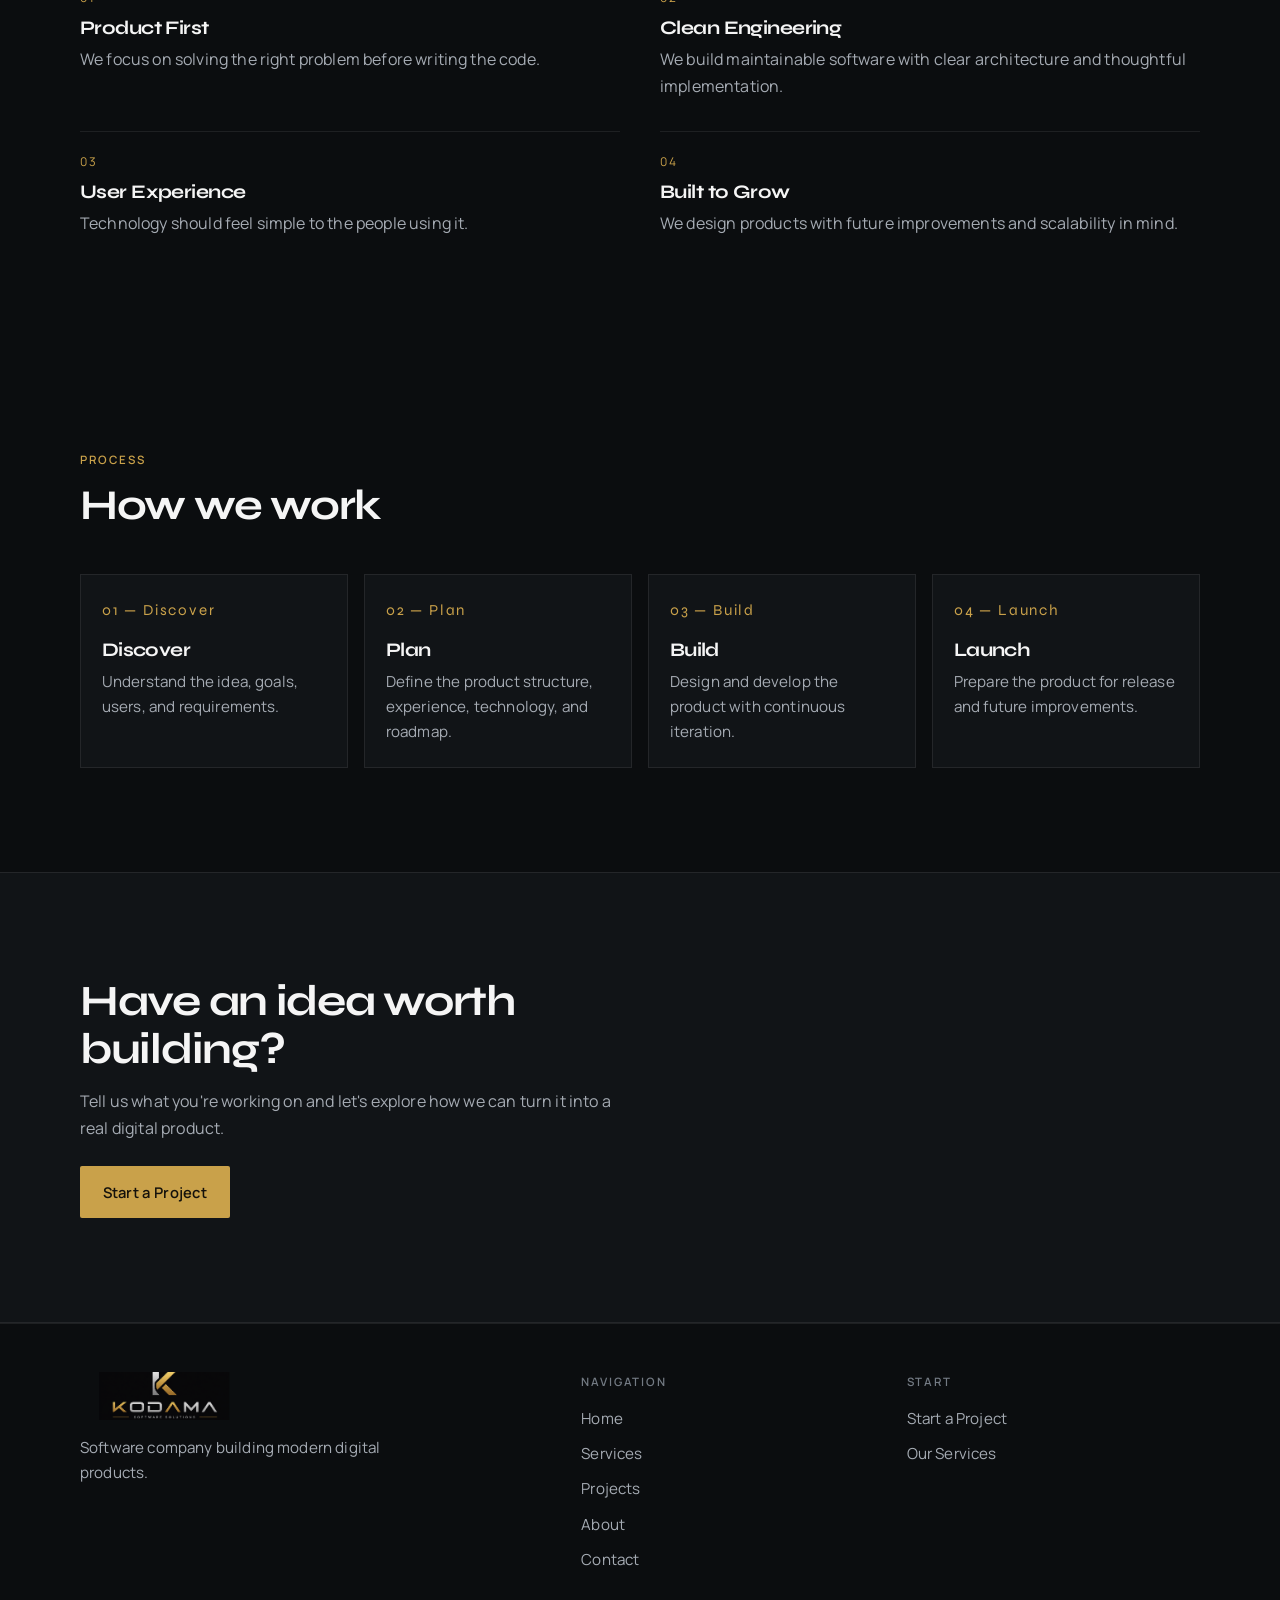
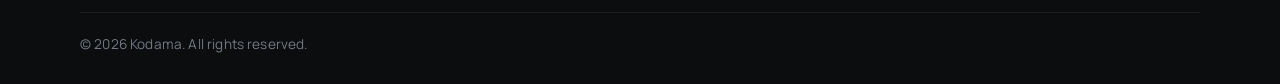
==== commit bf314698: "Enhance project organization by introducing distinct sections for mobile and web applications in the" ====
--- a/index.html
+++ b/index.html
@@ -155,7 +155,9 @@
           <h2 class="section-title" id="work-title" data-i18n="home.workTitle">Selected work</h2>
           <p class="section-copy" data-i18n="home.workCopy">Interactive frontend prototypes that show the kind of product experiences Kodama can design and build.</p>
         </div>
-        <div class="project-grid">
+        <section class="project-band" data-group-label="mobile">
+          <h3 class="app-group" data-i18n="projects.groupMobile">Mobile Applications</h3>
+          <div class="project-grid">
 <article class="project-card reveal" data-category="mobile">
             <div class="project-visual">
               <svg viewBox="0 0 640 400" xmlns="http://www.w3.org/2000/svg" aria-hidden="true">
@@ -248,8 +250,82 @@
               </div>
             </div>
           </article>
-
-        </div>
+          </div>
+        </section>
+        <section class="project-band" data-group-label="web">
+          <h3 class="app-group" data-i18n="projects.groupWeb">Web Applications</h3>
+          <div class="project-grid">
+            <article class="project-card reveal" data-category="web">
+              <div class="project-visual">
+                <svg viewBox="0 0 640 400" xmlns="http://www.w3.org/2000/svg" aria-hidden="true">
+                  <rect width="640" height="400" fill="#1a1412"/>
+                  <rect x="48" y="36" width="544" height="328" rx="8" fill="#241c19" stroke="#c45c4a" stroke-width="1.4"/>
+                  <rect x="72" y="102" width="250" height="150" rx="4" fill="#c45c4a" opacity="0.85"/>
+                  <rect x="342" y="102" width="226" height="70" rx="4" fill="#f3ece4" opacity="0.1"/>
+                  <rect x="72" y="272" width="496" height="64" rx="4" fill="#f3ece4" opacity="0.08"/>
+                </svg>
+              </div>
+              <div class="project-body">
+                <span class="project-category" data-i18n="projects.novaCat">E-Commerce Platform</span>
+                <h3 data-i18n="projects.novaTitle">NOVA</h3>
+                <p data-i18n="projects.novaCopy">A premium store prototype: browse products, save a wishlist, and complete a sample checkout. No payment is processed.</p>
+                <div class="tags">
+                  <span class="tag" data-i18n="projects.badge">Interactive Demo</span>
+                  <span class="tag" data-i18n="projects.frontend">Frontend Prototype</span>
+                </div>
+                <div class="project-actions">
+                  <a class="btn btn-secondary project-explore" href="demos/ecommerce/index.html" data-i18n="projects.explore">Explore Demo</a>
+                </div>
+              </div>
+            </article>
+            <article class="project-card reveal reveal-delay-1" data-category="web">
+              <div class="project-visual">
+                <svg viewBox="0 0 640 400" xmlns="http://www.w3.org/2000/svg" aria-hidden="true">
+                  <rect width="640" height="400" fill="#101426"/>
+                  <rect x="40" y="40" width="120" height="320" rx="10" fill="#171c33"/>
+                  <rect x="180" y="48" width="140" height="150" rx="12" fill="#22284a"/>
+                  <rect x="336" y="48" width="140" height="150" rx="12" fill="#2a3160"/>
+                  <rect x="492" y="48" width="112" height="150" rx="12" fill="#22284a"/>
+                  <rect x="180" y="216" width="424" height="130" rx="12" fill="#171c33"/>
+                </svg>
+              </div>
+              <div class="project-body">
+                <span class="project-category" data-i18n="projects.flowCat">Project Management</span>
+                <h3 data-i18n="projects.flowTitle">FLOW</h3>
+                <p data-i18n="projects.flowCopy">A team workspace prototype with projects, a kanban board, a calendar, and sample tasks.</p>
+                <div class="tags">
+                  <span class="tag" data-i18n="projects.badge">Interactive Demo</span>
+                  <span class="tag" data-i18n="projects.frontend">Frontend Prototype</span>
+                </div>
+                <div class="project-actions">
+                  <a class="btn btn-secondary project-explore" href="demos/project-management/index.html" data-i18n="projects.explore">Explore Demo</a>
+                </div>
+              </div>
+            </article>
+            <article class="project-card reveal reveal-delay-2" data-category="web">
+              <div class="project-visual">
+                <svg viewBox="0 0 640 400" xmlns="http://www.w3.org/2000/svg" aria-hidden="true">
+                  <rect width="640" height="400" fill="#0c1416"/>
+                  <rect x="36" y="28" width="568" height="344" rx="14" fill="#121c1f" stroke="#3ddc97" stroke-opacity="0.45"/>
+                  <polyline points="72,250 160,190 250,220 340,140 450,170 560,110" fill="none" stroke="#3ddc97" stroke-width="3"/>
+                  <rect x="56" y="286" width="520" height="58" rx="8" fill="#3ddc97" opacity="0.12"/>
+                </svg>
+              </div>
+              <div class="project-body">
+                <span class="project-category" data-i18n="projects.insightCat">Analytics &amp; Productivity</span>
+                <h3 data-i18n="projects.insightTitle">INSIGHT</h3>
+                <p data-i18n="projects.insightCopy">An analytics workspace prototype with mock charts, sample insights, and goals. It does not use live AI.</p>
+                <div class="tags">
+                  <span class="tag" data-i18n="projects.badge">Interactive Demo</span>
+                  <span class="tag" data-i18n="projects.frontend">Frontend Prototype</span>
+                </div>
+                <div class="project-actions">
+                  <a class="btn btn-secondary project-explore" href="demos/ai-analytics/index.html" data-i18n="projects.explore">Explore Demo</a>
+                </div>
+              </div>
+            </article>
+          </div>
+        </section>
         <div class="section-cta reveal">
           <a class="btn btn-secondary" href="projects.html" data-i18n="home.viewProjects">View All Projects</a>
         </div>
--- a/css/style.css
+++ b/css/style.css
@@ -715,9 +715,15 @@
 
 /* Project cards */
 
-.project-grid {
-  display: grid;
-  gap: 1.15rem;
+.app-group {
+  margin: 0 0 1rem;
+  font-size: clamp(1.35rem, 2vw, 1.7rem);
+  letter-spacing: -0.03em;
+}
+
+.app-group + .project-grid,
+.project-band .project-grid {
+  margin-bottom: 2.5rem;
 }
 
 .project-card {
